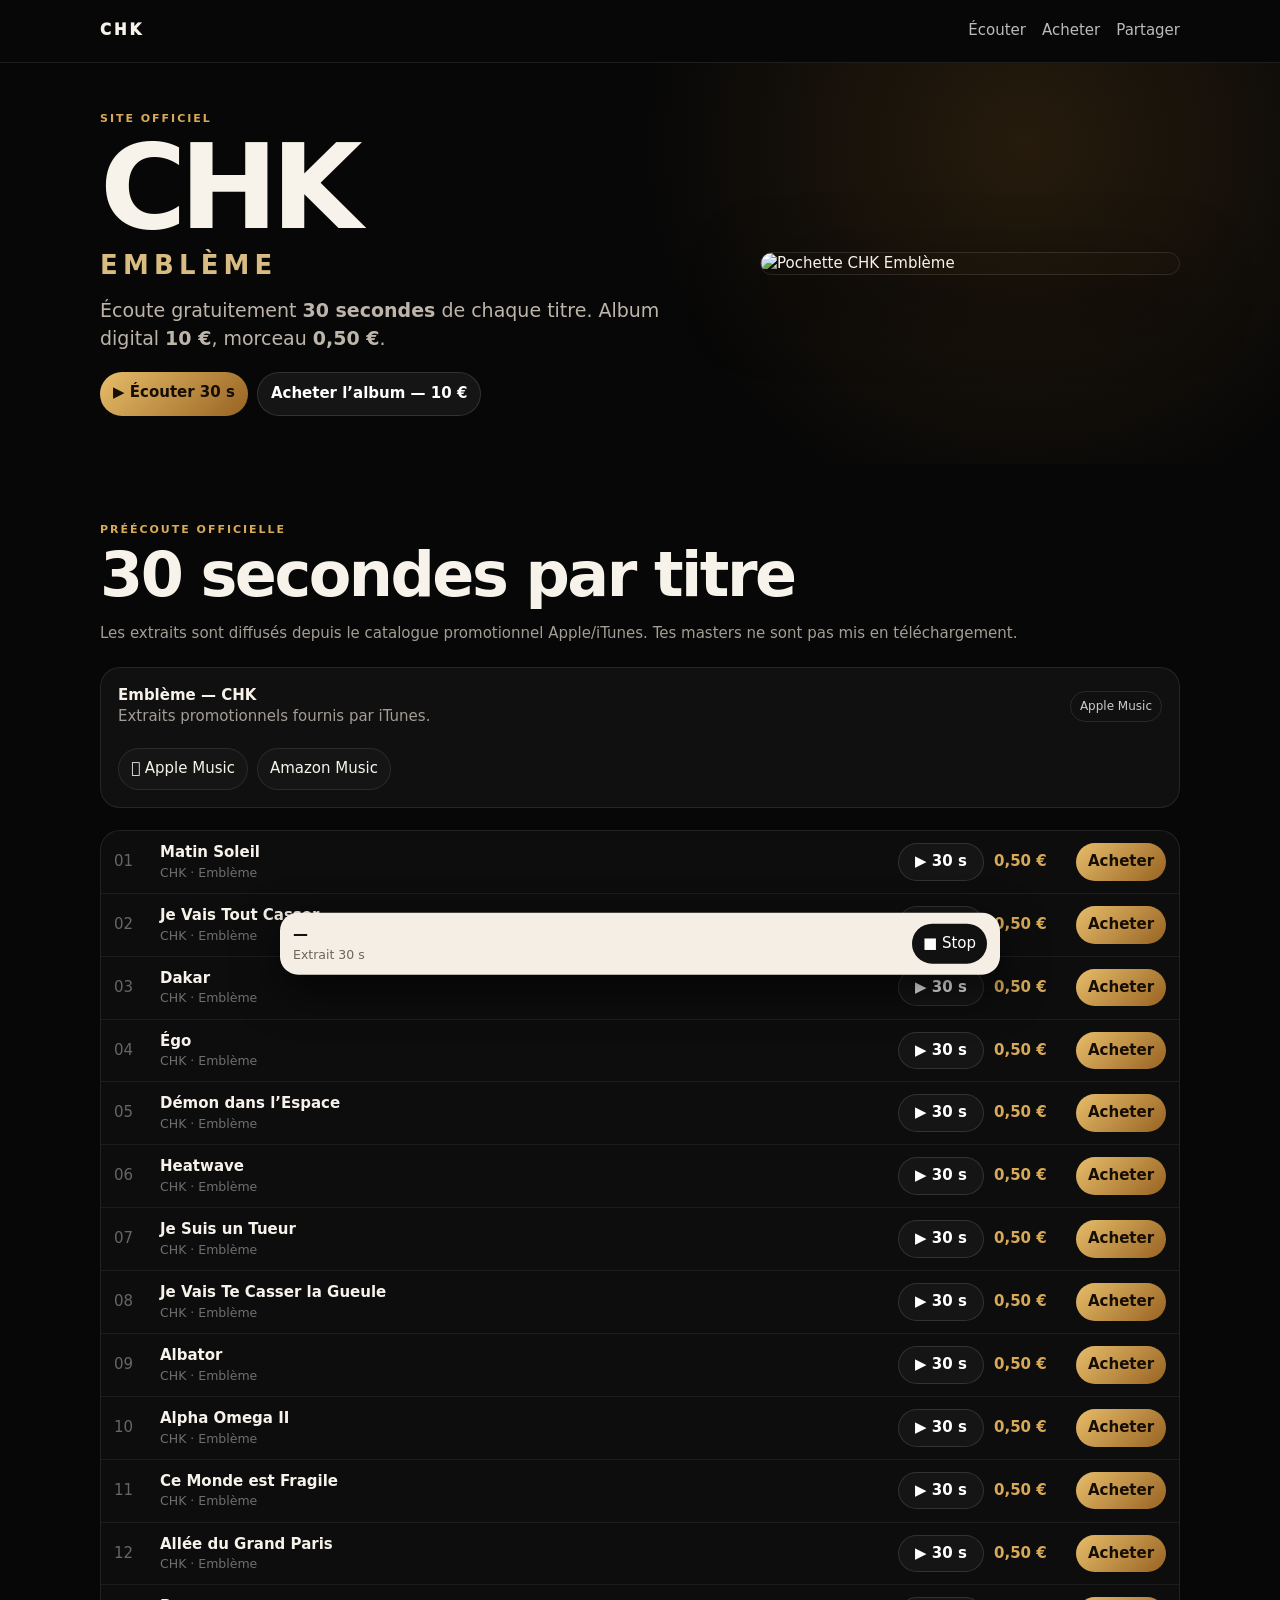
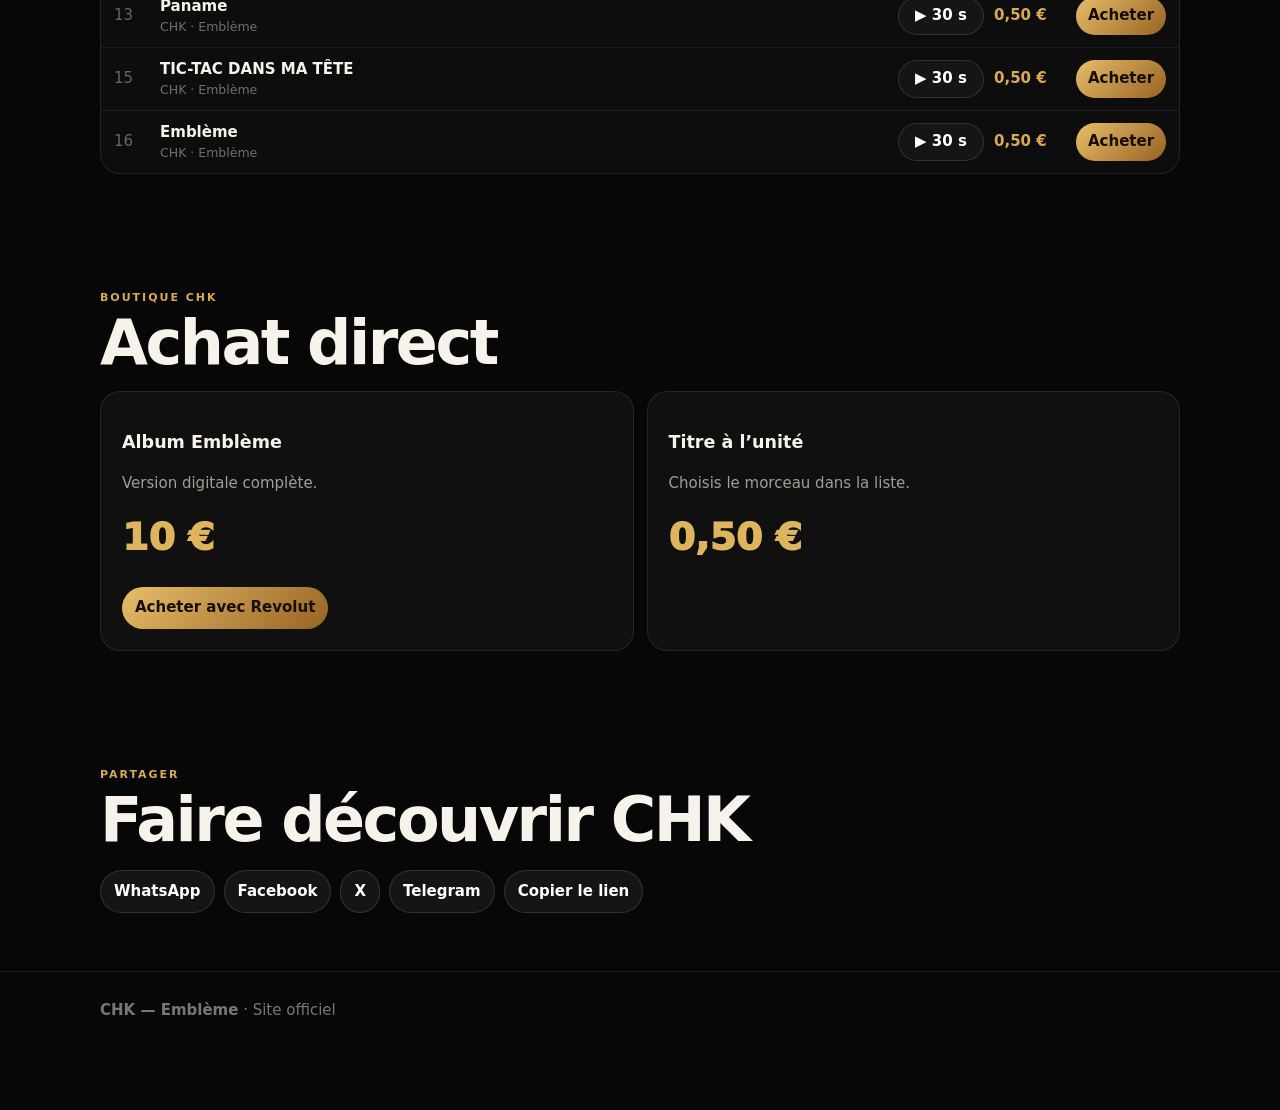
==== chk-site-public/index.html @ 5b333c6c "Publier le site CHK Emblème avec préécoutes 30 s et boutique" ====
<!doctype html><html lang="fr"><head><meta charset="utf-8"><meta name="viewport" content="width=device-width,initial-scale=1"><title>CHK — Emblème | Écouter 30 s & acheter</title><meta name="description" content="Site officiel CHK : album Emblème, extraits 30 secondes, album 10 €, titres 0,50 € via Revolut."><meta name="robots" content="index,follow,max-image-preview:large"><link rel="canonical" href="https://chk-embleme-officiel.onrender.com/"><meta name="theme-color" content="#080808"><meta property="og:type" content="music.album"><meta property="og:title" content="CHK — Emblème"><meta property="og:description" content="Écoute 30 s de chaque titre · Album 10 € · Titres 0,50 €"><meta property="og:url" content="https://chk-embleme-officiel.onrender.com/"><meta name="twitter:card" content="summary"><script type="application/ld+json">{"@context":"https://schema.org","@type":"MusicAlbum","name":"Emblème","byArtist":{"@type":"MusicGroup","name":"CHK"},"datePublished":"2026-04-03","genre":"Hip-Hop/Rap","url":"https://chk-embleme-officiel.onrender.com/","sameAs":["https://music.apple.com/fr/album/embl%C3%A8me/1861142265","https://music.amazon.fr/albums/B0G6V29LRM"]}</script><style>*{box-sizing:border-box}html{scroll-behavior:smooth}body{margin:0;background:#070707;color:#f7f3eb;font:15px/1.45 system-ui,-apple-system,Segoe UI,sans-serif}a{color:inherit;text-decoration:none}button{font:inherit;cursor:pointer}.w{width:min(1080px,calc(100% - 26px));margin:auto}nav{position:sticky;top:0;z-index:9;background:#080808ed;border-bottom:1px solid #ffffff18;backdrop-filter:blur(12px)}nav .w{height:62px;display:flex;align-items:center;justify-content:space-between}.logo{font-weight:1000;letter-spacing:.2em}nav a{color:#bbb;margin-left:16px}.hero{padding:48px 0;background:radial-gradient(circle at 80% 20%,#b478282e,transparent 36%)}.hg{display:grid;grid-template-columns:1fr 420px;gap:35px;align-items:center}.ey{font-size:11px;letter-spacing:.18em;text-transform:uppercase;color:#d8aa58;font-weight:900}h1{font-size:clamp(62px,11vw,118px);line-height:.78;letter-spacing:-.06em;margin:14px 0 22px}h1 span{display:block;font-size:.22em;letter-spacing:.2em;color:#d8bc82;margin-top:22px}.lead{font-size:19px;color:#bdb5aa;max-width:620px}.cover{border-radius:25px;overflow:hidden;border:1px solid #ffffff1b;box-shadow:0 25px 70px #000b}.cover img{display:block;width:100%;image-rendering:auto}.acts,.plats,.shares{display:flex;gap:9px;flex-wrap:wrap;margin-top:20px}.btn,.pv,.by,.share{border:1px solid #ffffff20;background:#151515;color:#fff;border-radius:999px;padding:10px 13px;font-weight:850}.gold,.by{background:linear-gradient(135deg,#e7bd6a,#976322);color:#160e03;border:0}section{padding:58px 0}h2{font-size:clamp(38px,6vw,62px);line-height:.95;letter-spacing:-.04em;margin:8px 0 18px}.muted{color:#a49d93}.info{background:#101010;border:1px solid #ffffff16;border-radius:20px;padding:17px;margin:22px 0}.infohead{display:flex;align-items:center;justify-content:space-between;gap:12px;flex-wrap:wrap}.status{font-size:12px;border:1px solid #ffffff1a;border-radius:99px;padding:6px 9px;color:#ccc}.plats a{border:1px solid #ffffff18;background:#151515;padding:9px 12px;border-radius:99px}.tl{border:1px solid #ffffff16;border-radius:20px;overflow:hidden;background:#0d0d0d}.tr{display:grid;grid-template-columns:36px 1fr 86px 72px 90px;gap:10px;align-items:center;padding:11px 13px;border-bottom:1px solid #ffffff11}.tr:last-child{border:0}.tr i{font-style:normal;color:#666}.tr small{display:block;color:#6f6f6f}.tr strong{color:#d8aa58}.pv{padding:7px 9px}.pv.on{background:#f5efe5;color:#111}.by{padding:8px 10px}.shop{display:grid;grid-template-columns:1fr 1fr;gap:13px}.card{background:#101010;border:1px solid #ffffff16;border-radius:20px;padding:21px}.price{font-size:38px;color:#dfb45f;font-weight:950}footer{padding:28px 0 88px;color:#777;border-top:1px solid #ffffff12}.bar{position:fixed;z-index:20;left:50%;bottom:12px;transform:translate(-50%,140%);transition:.2s;width:min(720px,calc(100% - 20px));background:#f4eee4;color:#111;border-radius:18px;padding:11px 13px;box-shadow:0 15px 45px #000a;display:flex;align-items:center;justify-content:space-between;gap:12px}.bar.show{transform:translate(-50%,0)}.bar small{display:block;color:#6d655c}.bar button{border:0;border-radius:99px;background:#111;color:#fff;padding:9px 11px}.modal{display:none;position:fixed;inset:0;z-index:30;background:#000c;align-items:center;justify-content:center;padding:16px}.modal.show{display:flex}.box{width:min(500px,100%);background:#111;border:1px solid #ffffff22;border-radius:22px;padding:22px}.ord{background:#080808;padding:13px;border-radius:14px;margin:14px 0}.ord div{display:flex;justify-content:space-between;gap:15px;padding:4px}@media(max-width:760px){nav .links{display:none}.hg,.shop{grid-template-columns:1fr}.hg{gap:22px}.cover{max-width:390px;margin:auto}.tr{grid-template-columns:30px 1fr 76px}.tr strong{display:none}.by{grid-column:3}.pv{grid-column:2;grid-row:2;justify-self:start}}</style></head><body><nav><div class="w"><div class="logo">CHK</div><div class="links"><a href="#ecouter">Écouter</a><a href="#acheter">Acheter</a><a href="#partager">Partager</a></div></div></nav><main><section class="hero"><div class="w hg"><div><div class="ey">Site officiel</div><h1>CHK<span>EMBLÈME</span></h1><p class="lead">Écoute gratuitement <b>30 secondes</b> de chaque titre. Album digital <b>10 €</b>, morceau <b>0,50 €</b>.</p><div class="acts"><a class="btn gold" href="#ecouter">▶ Écouter 30 s</a><button class="btn albumBuy">Acheter l’album — 10 €</button></div></div><div class="cover"><img alt="Pochette CHK Emblème" src="https://is1-ssl.mzstatic.com/image/thumb/Music221/v4/75/7e/13/757e13e5-e637-03f5-c7ea-c77e0bd874a0/199924578672.jpg/1200x1200bf-60.jpg"></div></div></section><section id="ecouter"><div class="w"><div class="ey">Préécoute officielle</div><h2>30 secondes par titre</h2><p class="muted">Les extraits sont diffusés depuis le catalogue promotionnel Apple/iTunes. Tes masters ne sont pas mis en téléchargement.</p><div class="info"><div class="infohead"><div><b>Emblème — CHK</b><div class="muted">Extraits promotionnels fournis par iTunes.</div></div><span class="status" id="st">Chargement…</span></div><div class="plats"><a href="https://music.apple.com/fr/album/embl%C3%A8me/1861142265" target="_blank" rel="noopener"> Apple Music</a><a href="https://music.amazon.fr/albums/B0G6V29LRM" target="_blank" rel="noopener">Amazon Music</a></div></div><div class="tl"><div class="tr"><i>01</i><div><b>Matin Soleil</b><small>CHK · Emblème</small></div><button class="pv" data-n="1">▶ 30 s</button><strong>0,50 €</strong><button class="by" data-t="Matin Soleil" data-p="0,50 €">Acheter</button></div><div class="tr"><i>02</i><div><b>Je Vais Tout Casser</b><small>CHK · Emblème</small></div><button class="pv" data-n="2">▶ 30 s</button><strong>0,50 €</strong><button class="by" data-t="Je Vais Tout Casser" data-p="0,50 €">Acheter</button></div><div class="tr"><i>03</i><div><b>Dakar</b><small>CHK · Emblème</small></div><button class="pv" data-n="3">▶ 30 s</button><strong>0,50 €</strong><button class="by" data-t="Dakar" data-p="0,50 €">Acheter</button></div><div class="tr"><i>04</i><div><b>Égo</b><small>CHK · Emblème</small></div><button class="pv" data-n="4">▶ 30 s</button><strong>0,50 €</strong><button class="by" data-t="Égo" data-p="0,50 €">Acheter</button></div><div class="tr"><i>05</i><div><b>Démon dans l’Espace</b><small>CHK · Emblème</small></div><button class="pv" data-n="5">▶ 30 s</button><strong>0,50 €</strong><button class="by" data-t="Démon dans l’Espace" data-p="0,50 €">Acheter</button></div><div class="tr"><i>06</i><div><b>Heatwave</b><small>CHK · Emblème</small></div><button class="pv" data-n="6">▶ 30 s</button><strong>0,50 €</strong><button class="by" data-t="Heatwave" data-p="0,50 €">Acheter</button></div><div class="tr"><i>07</i><div><b>Je Suis un Tueur</b><small>CHK · Emblème</small></div><button class="pv" data-n="7">▶ 30 s</button><strong>0,50 €</strong><button class="by" data-t="Je Suis un Tueur" data-p="0,50 €">Acheter</button></div><div class="tr"><i>08</i><div><b>Je Vais Te Casser la Gueule</b><small>CHK · Emblème</small></div><button class="pv" data-n="8">▶ 30 s</button><strong>0,50 €</strong><button class="by" data-t="Je Vais Te Casser la Gueule" data-p="0,50 €">Acheter</button></div><div class="tr"><i>09</i><div><b>Albator</b><small>CHK · Emblème</small></div><button class="pv" data-n="9">▶ 30 s</button><strong>0,50 €</strong><button class="by" data-t="Albator" data-p="0,50 €">Acheter</button></div><div class="tr"><i>10</i><div><b>Alpha Omega II</b><small>CHK · Emblème</small></div><button class="pv" data-n="10">▶ 30 s</button><strong>0,50 €</strong><button class="by" data-t="Alpha Omega II" data-p="0,50 €">Acheter</button></div><div class="tr"><i>11</i><div><b>Ce Monde est Fragile</b><small>CHK · Emblème</small></div><button class="pv" data-n="11">▶ 30 s</button><strong>0,50 €</strong><button class="by" data-t="Ce Monde est Fragile" data-p="0,50 €">Acheter</button></div><div class="tr"><i>12</i><div><b>Allée du Grand Paris</b><small>CHK · Emblème</small></div><button class="pv" data-n="12">▶ 30 s</button><strong>0,50 €</strong><button class="by" data-t="Allée du Grand Paris" data-p="0,50 €">Acheter</button></div><div class="tr"><i>13</i><div><b>Paname</b><small>CHK · Emblème</small></div><button class="pv" data-n="13">▶ 30 s</button><strong>0,50 €</strong><button class="by" data-t="Paname" data-p="0,50 €">Acheter</button></div><div class="tr"><i>15</i><div><b>TIC-TAC DANS MA TÊTE</b><small>CHK · Emblème</small></div><button class="pv" data-n="15">▶ 30 s</button><strong>0,50 €</strong><button class="by" data-t="TIC-TAC DANS MA TÊTE" data-p="0,50 €">Acheter</button></div><div class="tr"><i>16</i><div><b>Emblème</b><small>CHK · Emblème</small></div><button class="pv" data-n="16">▶ 30 s</button><strong>0,50 €</strong><button class="by" data-t="Emblème" data-p="0,50 €">Acheter</button></div></div></div></section><section id="acheter"><div class="w"><div class="ey">Boutique CHK</div><h2>Achat direct</h2><div class="shop"><div class="card"><h3>Album Emblème</h3><p class="muted">Version digitale complète.</p><div class="price">10 €</div><br><button class="btn gold albumBuy">Acheter avec Revolut</button></div><div class="card"><h3>Titre à l’unité</h3><p class="muted">Choisis le morceau dans la liste.</p><div class="price">0,50 €</div></div></div></div></section><section id="partager"><div class="w"><div class="ey">Partager</div><h2>Faire découvrir CHK</h2><div class="shares"><button class="share" data-net="whatsapp">WhatsApp</button><button class="share" data-net="facebook">Facebook</button><button class="share" data-net="x">X</button><button class="share" data-net="telegram">Telegram</button><button class="share" id="copy">Copier le lien</button></div></div></section></main><footer><div class="w"><b>CHK — Emblème</b> · Site officiel</div></footer><div class="bar" id="bar"><div><b id="now">—</b><small id="tm">Extrait 30 s</small></div><button id="stop">■ Stop</button></div><div class="modal" id="pay"><div class="box"><div class="ey">Commande CHK</div><h3>Paiement Revolut</h3><div class="ord"><div><span>Produit</span><b id="oi">—</b></div><div><span>Montant</span><b id="op">—</b></div><div><span>Référence</span><b id="or">—</b></div></div><div class="acts"><a class="btn gold" href="https://checkout.revolut.com/pay/b9ab7cbd-3dfc-40c4-8866-67ccc072d0b6" target="_blank" rel="noopener">Payer avec Revolut</a><button class="btn" id="close">Fermer</button></div><p class="muted">Le paiement bancaire est traité par Revolut.</p></div></div><script>const SITE="https://chk-embleme-officiel.onrender.com/",APPLE="https://music.apple.com/fr/album/embl%C3%A8me/1861142265",N={"1":"Matin Soleil","2":"Je Vais Tout Casser","3":"Dakar","4":"Égo","5":"Démon dans l’Espace","6":"Heatwave","7":"Je Suis un Tueur","8":"Je Vais Te Casser la Gueule","9":"Albator","10":"Alpha Omega II","11":"Ce Monde est Fragile","12":"Allée du Grand Paris","13":"Paname","15":"TIC-TAC DANS MA TÊTE","16":"Emblème"};let P={},A=new Audio(),B=null;function applePreviews(d){for(const r of(d.results||[]))if(r.kind==='song'&&r.previewUrl)P[r.trackNumber]=r.previewUrl;st.textContent=Object.keys(P).length?'Extraits prêts':'Apple Music'}let s=document.createElement('script');s.src='https://itunes.apple.com/lookup?id=1861142265&entity=song&country=fr&limit=200&callback=applePreviews';s.onerror=()=>st.textContent='Apple Music';document.head.appendChild(s);function stopAudio(){A.pause();A.removeAttribute('src');if(B){B.textContent='▶ 30 s';B.classList.remove('on')}B=null;bar.classList.remove('show')}document.querySelectorAll('.pv').forEach(b=>b.onclick=()=>{let n=+b.dataset.n,u=P[n];if(!u)return open(APPLE,'_blank');if(B===b&&!A.paused){A.pause();b.textContent='▶ 30 s';b.classList.remove('on');return}stopAudio();B=b;b.textContent='❚❚ Pause';b.classList.add('on');A.src=u;A.play().catch(()=>open(APPLE,'_blank'));now.textContent=N[n];bar.classList.add('show')});A.ontimeupdate=()=>tm.textContent=Math.floor(A.currentTime)+' s / '+Math.round(A.duration||30)+' s';A.onended=stopAudio;document.getElementById('stop').onclick=stopAudio;function buy(t,p){stopAudio();oi.textContent=t;op.textContent=p;or.textContent='CHK-'+Date.now().toString().slice(-8);pay.classList.add('show')}document.querySelectorAll('.by').forEach(b=>b.onclick=()=>buy(b.dataset.t,b.dataset.p));document.querySelectorAll('.albumBuy').forEach(b=>b.onclick=()=>buy('Album Emblème complet','10 €'));close.onclick=()=>pay.classList.remove('show');pay.onclick=e=>{if(e.target===pay)pay.classList.remove('show')};document.querySelectorAll('[data-net]').forEach(b=>b.onclick=()=>{let u=encodeURIComponent(SITE),t=encodeURIComponent('CHK — Emblème : écoute 30 s de chaque titre'),q={whatsapp:'https://wa.me/?text='+t+'%20'+u,facebook:'https://www.facebook.com/sharer/sharer.php?u='+u,x:'https://twitter.com/intent/tweet?text='+t+'&url='+u,telegram:'https://t.me/share/url?url='+u+'&text='+t};open(q[b.dataset.net],'_blank')});copy.onclick=()=>navigator.clipboard.writeText(SITE).then(()=>{copy.textContent='Lien copié ✓';setTimeout(()=>copy.textContent='Copier le lien',1500)})</script></body></html>
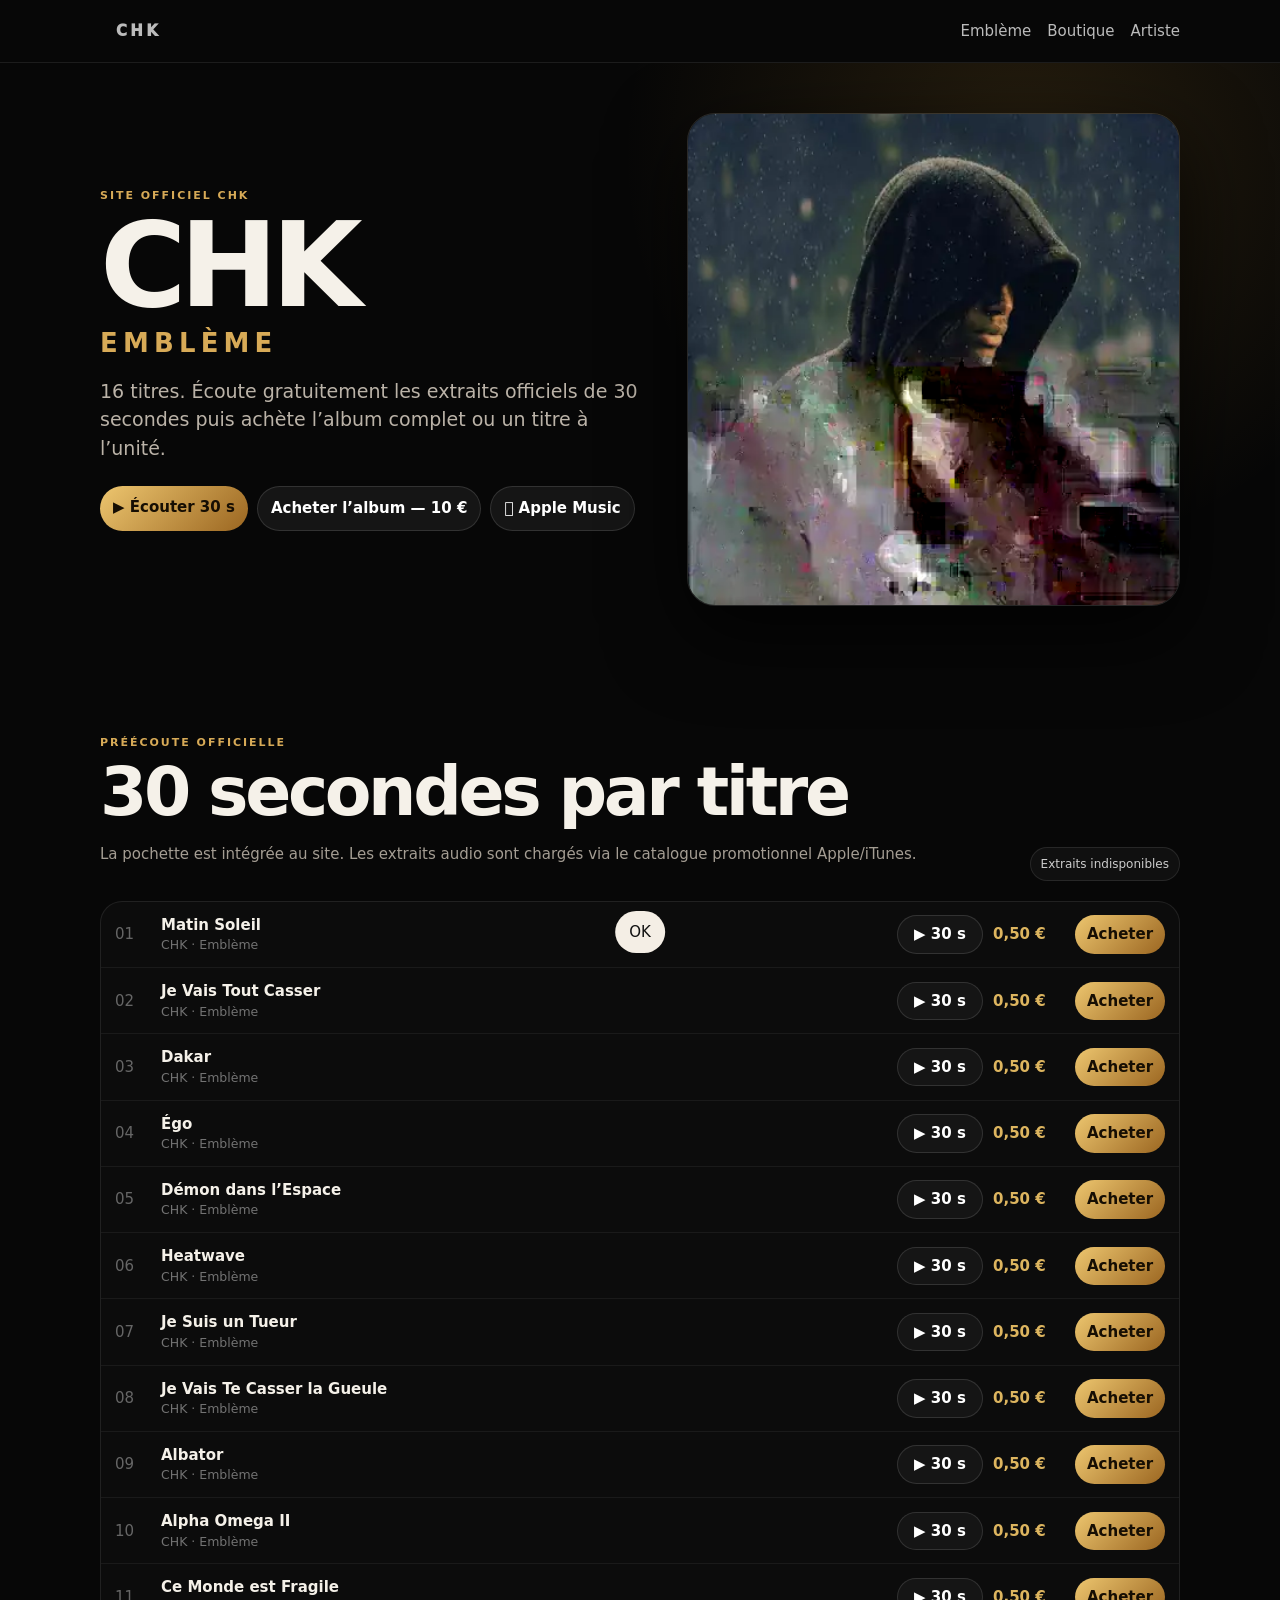
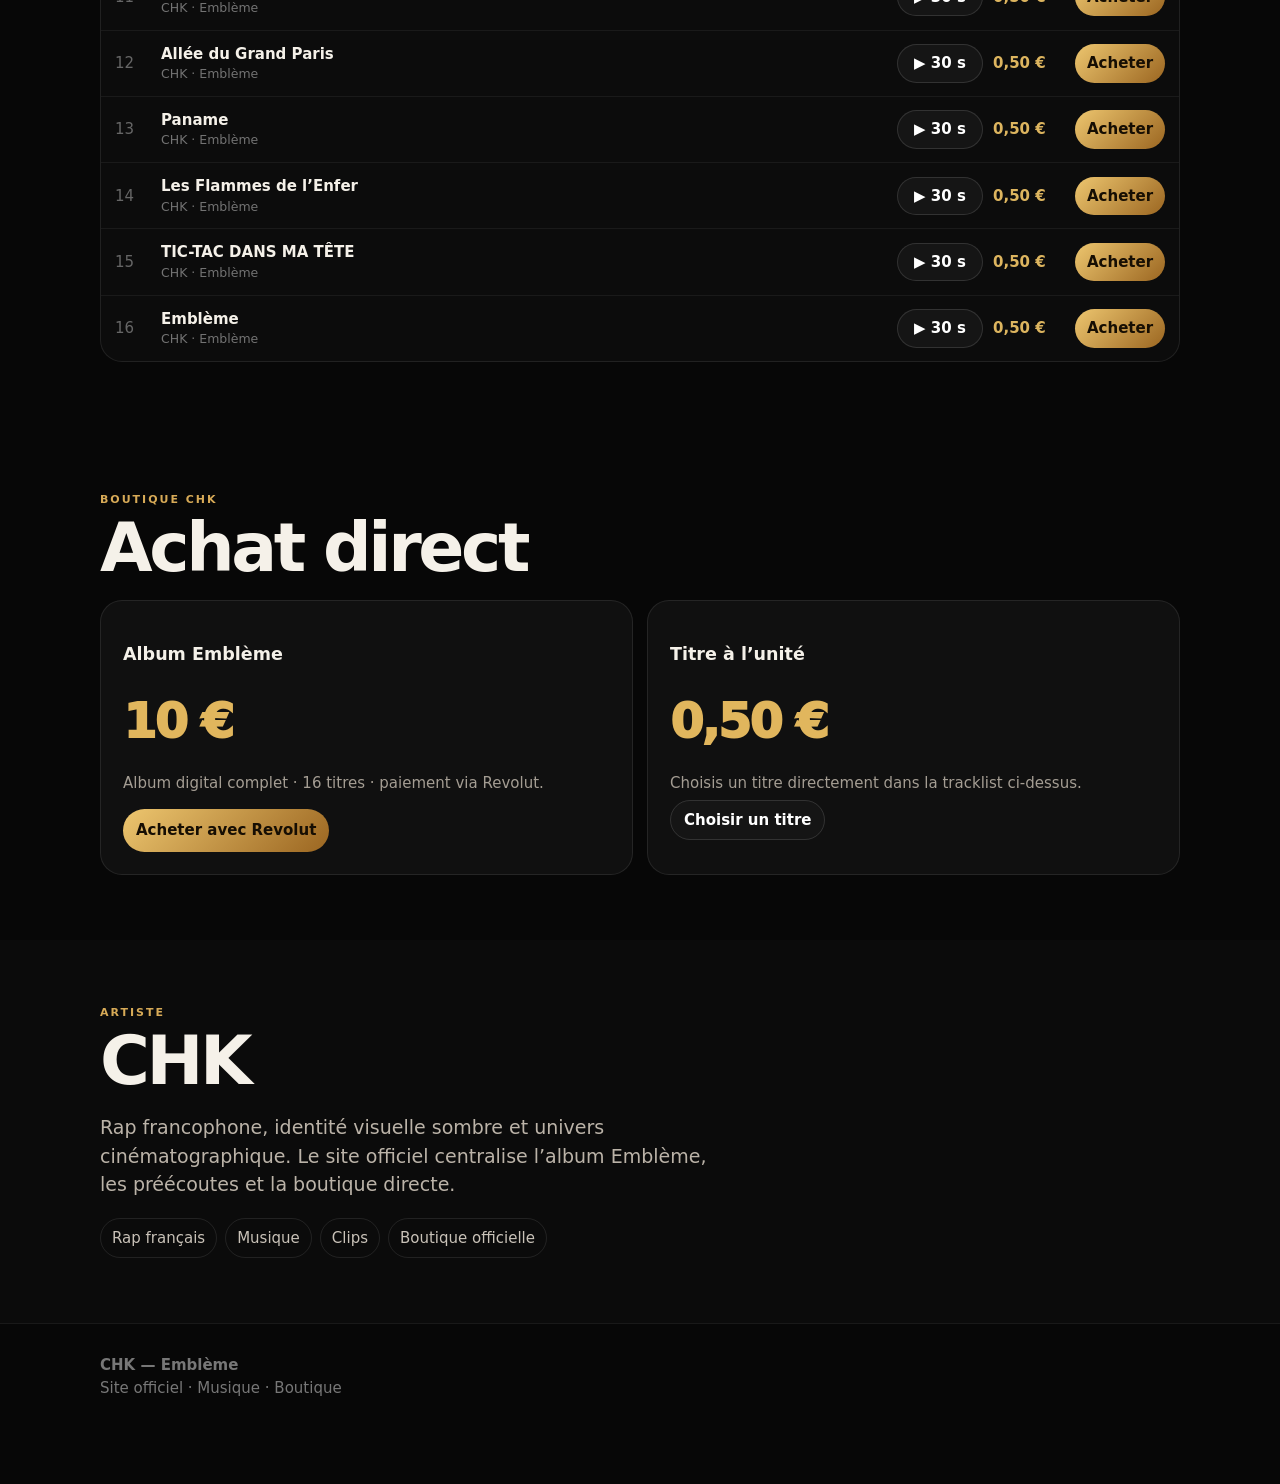
==== commit db3ea638: "Corriger le site CHK : pochette intégrée et lecteur 30 secondes" ====
--- a/chk-site-public/index.html
+++ b/chk-site-public/index.html
@@ -1 +1 @@
-<!doctype html><html lang="fr"><head><meta charset="utf-8"><meta name="viewport" content="width=device-width,initial-scale=1"><title>CHK — Emblème | Écouter 30 s & acheter</title><meta name="description" content="Site officiel CHK : album Emblème, extraits 30 secondes, album 10 €, titres 0,50 € via Revolut."><meta name="robots" content="index,follow,max-image-preview:large"><link rel="canonical" href="https://chk-embleme-officiel.onrender.com/"><meta name="theme-color" content="#080808"><meta property="og:type" content="music.album"><meta property="og:title" content="CHK — Emblème"><meta property="og:description" content="Écoute 30 s de chaque titre · Album 10 € · Titres 0,50 €"><meta property="og:url" content="https://chk-embleme-officiel.onrender.com/"><meta name="twitter:card" content="summary"><script type="application/ld+json">{"@context":"https://schema.org","@type":"MusicAlbum","name":"Emblème","byArtist":{"@type":"MusicGroup","name":"CHK"},"datePublished":"2026-04-03","genre":"Hip-Hop/Rap","url":"https://chk-embleme-officiel.onrender.com/","sameAs":["https://music.apple.com/fr/album/embl%C3%A8me/1861142265","https://music.amazon.fr/albums/B0G6V29LRM"]}</script><style>*{box-sizing:border-box}html{scroll-behavior:smooth}body{margin:0;background:#070707;color:#f7f3eb;font:15px/1.45 system-ui,-apple-system,Segoe UI,sans-serif}a{color:inherit;text-decoration:none}button{font:inherit;cursor:pointer}.w{width:min(1080px,calc(100% - 26px));margin:auto}nav{position:sticky;top:0;z-index:9;background:#080808ed;border-bottom:1px solid #ffffff18;backdrop-filter:blur(12px)}nav .w{height:62px;display:flex;align-items:center;justify-content:space-between}.logo{font-weight:1000;letter-spacing:.2em}nav a{color:#bbb;margin-left:16px}.hero{padding:48px 0;background:radial-gradient(circle at 80% 20%,#b478282e,transparent 36%)}.hg{display:grid;grid-template-columns:1fr 420px;gap:35px;align-items:center}.ey{font-size:11px;letter-spacing:.18em;text-transform:uppercase;color:#d8aa58;font-weight:900}h1{font-size:clamp(62px,11vw,118px);line-height:.78;letter-spacing:-.06em;margin:14px 0 22px}h1 span{display:block;font-size:.22em;letter-spacing:.2em;color:#d8bc82;margin-top:22px}.lead{font-size:19px;color:#bdb5aa;max-width:620px}.cover{border-radius:25px;overflow:hidden;border:1px solid #ffffff1b;box-shadow:0 25px 70px #000b}.cover img{display:block;width:100%;image-rendering:auto}.acts,.plats,.shares{display:flex;gap:9px;flex-wrap:wrap;margin-top:20px}.btn,.pv,.by,.share{border:1px solid #ffffff20;background:#151515;color:#fff;border-radius:999px;padding:10px 13px;font-weight:850}.gold,.by{background:linear-gradient(135deg,#e7bd6a,#976322);color:#160e03;border:0}section{padding:58px 0}h2{font-size:clamp(38px,6vw,62px);line-height:.95;letter-spacing:-.04em;margin:8px 0 18px}.muted{color:#a49d93}.info{background:#101010;border:1px solid #ffffff16;border-radius:20px;padding:17px;margin:22px 0}.infohead{display:flex;align-items:center;justify-content:space-between;gap:12px;flex-wrap:wrap}.status{font-size:12px;border:1px solid #ffffff1a;border-radius:99px;padding:6px 9px;color:#ccc}.plats a{border:1px solid #ffffff18;background:#151515;padding:9px 12px;border-radius:99px}.tl{border:1px solid #ffffff16;border-radius:20px;overflow:hidden;background:#0d0d0d}.tr{display:grid;grid-template-columns:36px 1fr 86px 72px 90px;gap:10px;align-items:center;padding:11px 13px;border-bottom:1px solid #ffffff11}.tr:last-child{border:0}.tr i{font-style:normal;color:#666}.tr small{display:block;color:#6f6f6f}.tr strong{color:#d8aa58}.pv{padding:7px 9px}.pv.on{background:#f5efe5;color:#111}.by{padding:8px 10px}.shop{display:grid;grid-template-columns:1fr 1fr;gap:13px}.card{background:#101010;border:1px solid #ffffff16;border-radius:20px;padding:21px}.price{font-size:38px;color:#dfb45f;font-weight:950}footer{padding:28px 0 88px;color:#777;border-top:1px solid #ffffff12}.bar{position:fixed;z-index:20;left:50%;bottom:12px;transform:translate(-50%,140%);transition:.2s;width:min(720px,calc(100% - 20px));background:#f4eee4;color:#111;border-radius:18px;padding:11px 13px;box-shadow:0 15px 45px #000a;display:flex;align-items:center;justify-content:space-between;gap:12px}.bar.show{transform:translate(-50%,0)}.bar small{display:block;color:#6d655c}.bar button{border:0;border-radius:99px;background:#111;color:#fff;padding:9px 11px}.modal{display:none;position:fixed;inset:0;z-index:30;background:#000c;align-items:center;justify-content:center;padding:16px}.modal.show{display:flex}.box{width:min(500px,100%);background:#111;border:1px solid #ffffff22;border-radius:22px;padding:22px}.ord{background:#080808;padding:13px;border-radius:14px;margin:14px 0}.ord div{display:flex;justify-content:space-between;gap:15px;padding:4px}@media(max-width:760px){nav .links{display:none}.hg,.shop{grid-template-columns:1fr}.hg{gap:22px}.cover{max-width:390px;margin:auto}.tr{grid-template-columns:30px 1fr 76px}.tr strong{display:none}.by{grid-column:3}.pv{grid-column:2;grid-row:2;justify-self:start}}</style></head><body><nav><div class="w"><div class="logo">CHK</div><div class="links"><a href="#ecouter">Écouter</a><a href="#acheter">Acheter</a><a href="#partager">Partager</a></div></div></nav><main><section class="hero"><div class="w hg"><div><div class="ey">Site officiel</div><h1>CHK<span>EMBLÈME</span></h1><p class="lead">Écoute gratuitement <b>30 secondes</b> de chaque titre. Album digital <b>10 €</b>, morceau <b>0,50 €</b>.</p><div class="acts"><a class="btn gold" href="#ecouter">▶ Écouter 30 s</a><button class="btn albumBuy">Acheter l’album — 10 €</button></div></div><div class="cover"><img alt="Pochette CHK Emblème" src="https://is1-ssl.mzstatic.com/image/thumb/Music221/v4/75/7e/13/757e13e5-e637-03f5-c7ea-c77e0bd874a0/199924578672.jpg/1200x1200bf-60.jpg"></div></div></section><section id="ecouter"><div class="w"><div class="ey">Préécoute officielle</div><h2>30 secondes par titre</h2><p class="muted">Les extraits sont diffusés depuis le catalogue promotionnel Apple/iTunes. Tes masters ne sont pas mis en téléchargement.</p><div class="info"><div class="infohead"><div><b>Emblème — CHK</b><div class="muted">Extraits promotionnels fournis par iTunes.</div></div><span class="status" id="st">Chargement…</span></div><div class="plats"><a href="https://music.apple.com/fr/album/embl%C3%A8me/1861142265" target="_blank" rel="noopener"> Apple Music</a><a href="https://music.amazon.fr/albums/B0G6V29LRM" target="_blank" rel="noopener">Amazon Music</a></div></div><div class="tl"><div class="tr"><i>01</i><div><b>Matin Soleil</b><small>CHK · Emblème</small></div><button class="pv" data-n="1">▶ 30 s</button><strong>0,50 €</strong><button class="by" data-t="Matin Soleil" data-p="0,50 €">Acheter</button></div><div class="tr"><i>02</i><div><b>Je Vais Tout Casser</b><small>CHK · Emblème</small></div><button class="pv" data-n="2">▶ 30 s</button><strong>0,50 €</strong><button class="by" data-t="Je Vais Tout Casser" data-p="0,50 €">Acheter</button></div><div class="tr"><i>03</i><div><b>Dakar</b><small>CHK · Emblème</small></div><button class="pv" data-n="3">▶ 30 s</button><strong>0,50 €</strong><button class="by" data-t="Dakar" data-p="0,50 €">Acheter</button></div><div class="tr"><i>04</i><div><b>Égo</b><small>CHK · Emblème</small></div><button class="pv" data-n="4">▶ 30 s</button><strong>0,50 €</strong><button class="by" data-t="Égo" data-p="0,50 €">Acheter</button></div><div class="tr"><i>05</i><div><b>Démon dans l’Espace</b><small>CHK · Emblème</small></div><button class="pv" data-n="5">▶ 30 s</button><strong>0,50 €</strong><button class="by" data-t="Démon dans l’Espace" data-p="0,50 €">Acheter</button></div><div class="tr"><i>06</i><div><b>Heatwave</b><small>CHK · Emblème</small></div><button class="pv" data-n="6">▶ 30 s</button><strong>0,50 €</strong><button class="by" data-t="Heatwave" data-p="0,50 €">Acheter</button></div><div class="tr"><i>07</i><div><b>Je Suis un Tueur</b><small>CHK · Emblème</small></div><button class="pv" data-n="7">▶ 30 s</button><strong>0,50 €</strong><button class="by" data-t="Je Suis un Tueur" data-p="0,50 €">Acheter</button></div><div class="tr"><i>08</i><div><b>Je Vais Te Casser la Gueule</b><small>CHK · Emblème</small></div><button class="pv" data-n="8">▶ 30 s</button><strong>0,50 €</strong><button class="by" data-t="Je Vais Te Casser la Gueule" data-p="0,50 €">Acheter</button></div><div class="tr"><i>09</i><div><b>Albator</b><small>CHK · Emblème</small></div><button class="pv" data-n="9">▶ 30 s</button><strong>0,50 €</strong><button class="by" data-t="Albator" data-p="0,50 €">Acheter</button></div><div class="tr"><i>10</i><div><b>Alpha Omega II</b><small>CHK · Emblème</small></div><button class="pv" data-n="10">▶ 30 s</button><strong>0,50 €</strong><button class="by" data-t="Alpha Omega II" data-p="0,50 €">Acheter</button></div><div class="tr"><i>11</i><div><b>Ce Monde est Fragile</b><small>CHK · Emblème</small></div><button class="pv" data-n="11">▶ 30 s</button><strong>0,50 €</strong><button class="by" data-t="Ce Monde est Fragile" data-p="0,50 €">Acheter</button></div><div class="tr"><i>12</i><div><b>Allée du Grand Paris</b><small>CHK · Emblème</small></div><button class="pv" data-n="12">▶ 30 s</button><strong>0,50 €</strong><button class="by" data-t="Allée du Grand Paris" data-p="0,50 €">Acheter</button></div><div class="tr"><i>13</i><div><b>Paname</b><small>CHK · Emblème</small></div><button class="pv" data-n="13">▶ 30 s</button><strong>0,50 €</strong><button class="by" data-t="Paname" data-p="0,50 €">Acheter</button></div><div class="tr"><i>15</i><div><b>TIC-TAC DANS MA TÊTE</b><small>CHK · Emblème</small></div><button class="pv" data-n="15">▶ 30 s</button><strong>0,50 €</strong><button class="by" data-t="TIC-TAC DANS MA TÊTE" data-p="0,50 €">Acheter</button></div><div class="tr"><i>16</i><div><b>Emblème</b><small>CHK · Emblème</small></div><button class="pv" data-n="16">▶ 30 s</button><strong>0,50 €</strong><button class="by" data-t="Emblème" data-p="0,50 €">Acheter</button></div></div></div></section><section id="acheter"><div class="w"><div class="ey">Boutique CHK</div><h2>Achat direct</h2><div class="shop"><div class="card"><h3>Album Emblème</h3><p class="muted">Version digitale complète.</p><div class="price">10 €</div><br><button class="btn gold albumBuy">Acheter avec Revolut</button></div><div class="card"><h3>Titre à l’unité</h3><p class="muted">Choisis le morceau dans la liste.</p><div class="price">0,50 €</div></div></div></div></section><section id="partager"><div class="w"><div class="ey">Partager</div><h2>Faire découvrir CHK</h2><div class="shares"><button class="share" data-net="whatsapp">WhatsApp</button><button class="share" data-net="facebook">Facebook</button><button class="share" data-net="x">X</button><button class="share" data-net="telegram">Telegram</button><button class="share" id="copy">Copier le lien</button></div></div></section></main><footer><div class="w"><b>CHK — Emblème</b> · Site officiel</div></footer><div class="bar" id="bar"><div><b id="now">—</b><small id="tm">Extrait 30 s</small></div><button id="stop">■ Stop</button></div><div class="modal" id="pay"><div class="box"><div class="ey">Commande CHK</div><h3>Paiement Revolut</h3><div class="ord"><div><span>Produit</span><b id="oi">—</b></div><div><span>Montant</span><b id="op">—</b></div><div><span>Référence</span><b id="or">—</b></div></div><div class="acts"><a class="btn gold" href="https://checkout.revolut.com/pay/b9ab7cbd-3dfc-40c4-8866-67ccc072d0b6" target="_blank" rel="noopener">Payer avec Revolut</a><button class="btn" id="close">Fermer</button></div><p class="muted">Le paiement bancaire est traité par Revolut.</p></div></div><script>const SITE="https://chk-embleme-officiel.onrender.com/",APPLE="https://music.apple.com/fr/album/embl%C3%A8me/1861142265",N={"1":"Matin Soleil","2":"Je Vais Tout Casser","3":"Dakar","4":"Égo","5":"Démon dans l’Espace","6":"Heatwave","7":"Je Suis un Tueur","8":"Je Vais Te Casser la Gueule","9":"Albator","10":"Alpha Omega II","11":"Ce Monde est Fragile","12":"Allée du Grand Paris","13":"Paname","15":"TIC-TAC DANS MA TÊTE","16":"Emblème"};let P={},A=new Audio(),B=null;function applePreviews(d){for(const r of(d.results||[]))if(r.kind==='song'&&r.previewUrl)P[r.trackNumber]=r.previewUrl;st.textContent=Object.keys(P).length?'Extraits prêts':'Apple Music'}let s=document.createElement('script');s.src='https://itunes.apple.com/lookup?id=1861142265&entity=song&country=fr&limit=200&callback=applePreviews';s.onerror=()=>st.textContent='Apple Music';document.head.appendChild(s);function stopAudio(){A.pause();A.removeAttribute('src');if(B){B.textContent='▶ 30 s';B.classList.remove('on')}B=null;bar.classList.remove('show')}document.querySelectorAll('.pv').forEach(b=>b.onclick=()=>{let n=+b.dataset.n,u=P[n];if(!u)return open(APPLE,'_blank');if(B===b&&!A.paused){A.pause();b.textContent='▶ 30 s';b.classList.remove('on');return}stopAudio();B=b;b.textContent='❚❚ Pause';b.classList.add('on');A.src=u;A.play().catch(()=>open(APPLE,'_blank'));now.textContent=N[n];bar.classList.add('show')});A.ontimeupdate=()=>tm.textContent=Math.floor(A.currentTime)+' s / '+Math.round(A.duration||30)+' s';A.onended=stopAudio;document.getElementById('stop').onclick=stopAudio;function buy(t,p){stopAudio();oi.textContent=t;op.textContent=p;or.textContent='CHK-'+Date.now().toString().slice(-8);pay.classList.add('show')}document.querySelectorAll('.by').forEach(b=>b.onclick=()=>buy(b.dataset.t,b.dataset.p));document.querySelectorAll('.albumBuy').forEach(b=>b.onclick=()=>buy('Album Emblème complet','10 €'));close.onclick=()=>pay.classList.remove('show');pay.onclick=e=>{if(e.target===pay)pay.classList.remove('show')};document.querySelectorAll('[data-net]').forEach(b=>b.onclick=()=>{let u=encodeURIComponent(SITE),t=encodeURIComponent('CHK — Emblème : écoute 30 s de chaque titre'),q={whatsapp:'https://wa.me/?text='+t+'%20'+u,facebook:'https://www.facebook.com/sharer/sharer.php?u='+u,x:'https://twitter.com/intent/tweet?text='+t+'&url='+u,telegram:'https://t.me/share/url?url='+u+'&text='+t};open(q[b.dataset.net],'_blank')});copy.onclick=()=>navigator.clipboard.writeText(SITE).then(()=>{copy.textContent='Lien copié ✓';setTimeout(()=>copy.textContent='Copier le lien',1500)})</script></body></html>+<!doctype html><html lang="fr"><head><meta charset="utf-8"><meta name="viewport" content="width=device-width,initial-scale=1"><meta name="theme-color" content="#070707"><title>CHK — Emblème | Chargement</title><style>html,body{margin:0;min-height:100%;background:#070707;color:#f5f1e9;font-family:system-ui,-apple-system,Segoe UI,sans-serif}main{min-height:100vh;display:grid;place-items:center;text-align:center;padding:24px}.logo{font-size:52px;font-weight:1000;letter-spacing:.2em}.sub{color:#d7aa57;letter-spacing:.16em;margin-top:8px}.spin{width:34px;height:34px;border:3px solid #ffffff20;border-top-color:#d7aa57;border-radius:50%;margin:24px auto;animation:s 1s linear infinite}@keyframes s{to{transform:rotate(360deg)}}</style></head><body><main><div><div class="logo">CHK</div><div class="sub">EMBLÈME</div><div class="spin"></div><p>Chargement du site officiel…</p></div></main><script>Promise.all([0,1,2,3].map(i=>fetch('parts/'+i+'.txt?v=20260913',{cache:'no-store'}).then(r=>{if(!r.ok)throw new Error('HTTP '+r.status);return r.text()}))).then(p=>{p[1]=p[1].slice(0,8000);const html=p.join('');document.open();document.write(html);document.close()}).catch(e=>{document.body.innerHTML='<main><div><div class="logo">CHK</div><div class="sub">EMBLÈME</div><p>Le site est momentanément indisponible. Recharge la page.</p></div></main>'})</script></body></html>
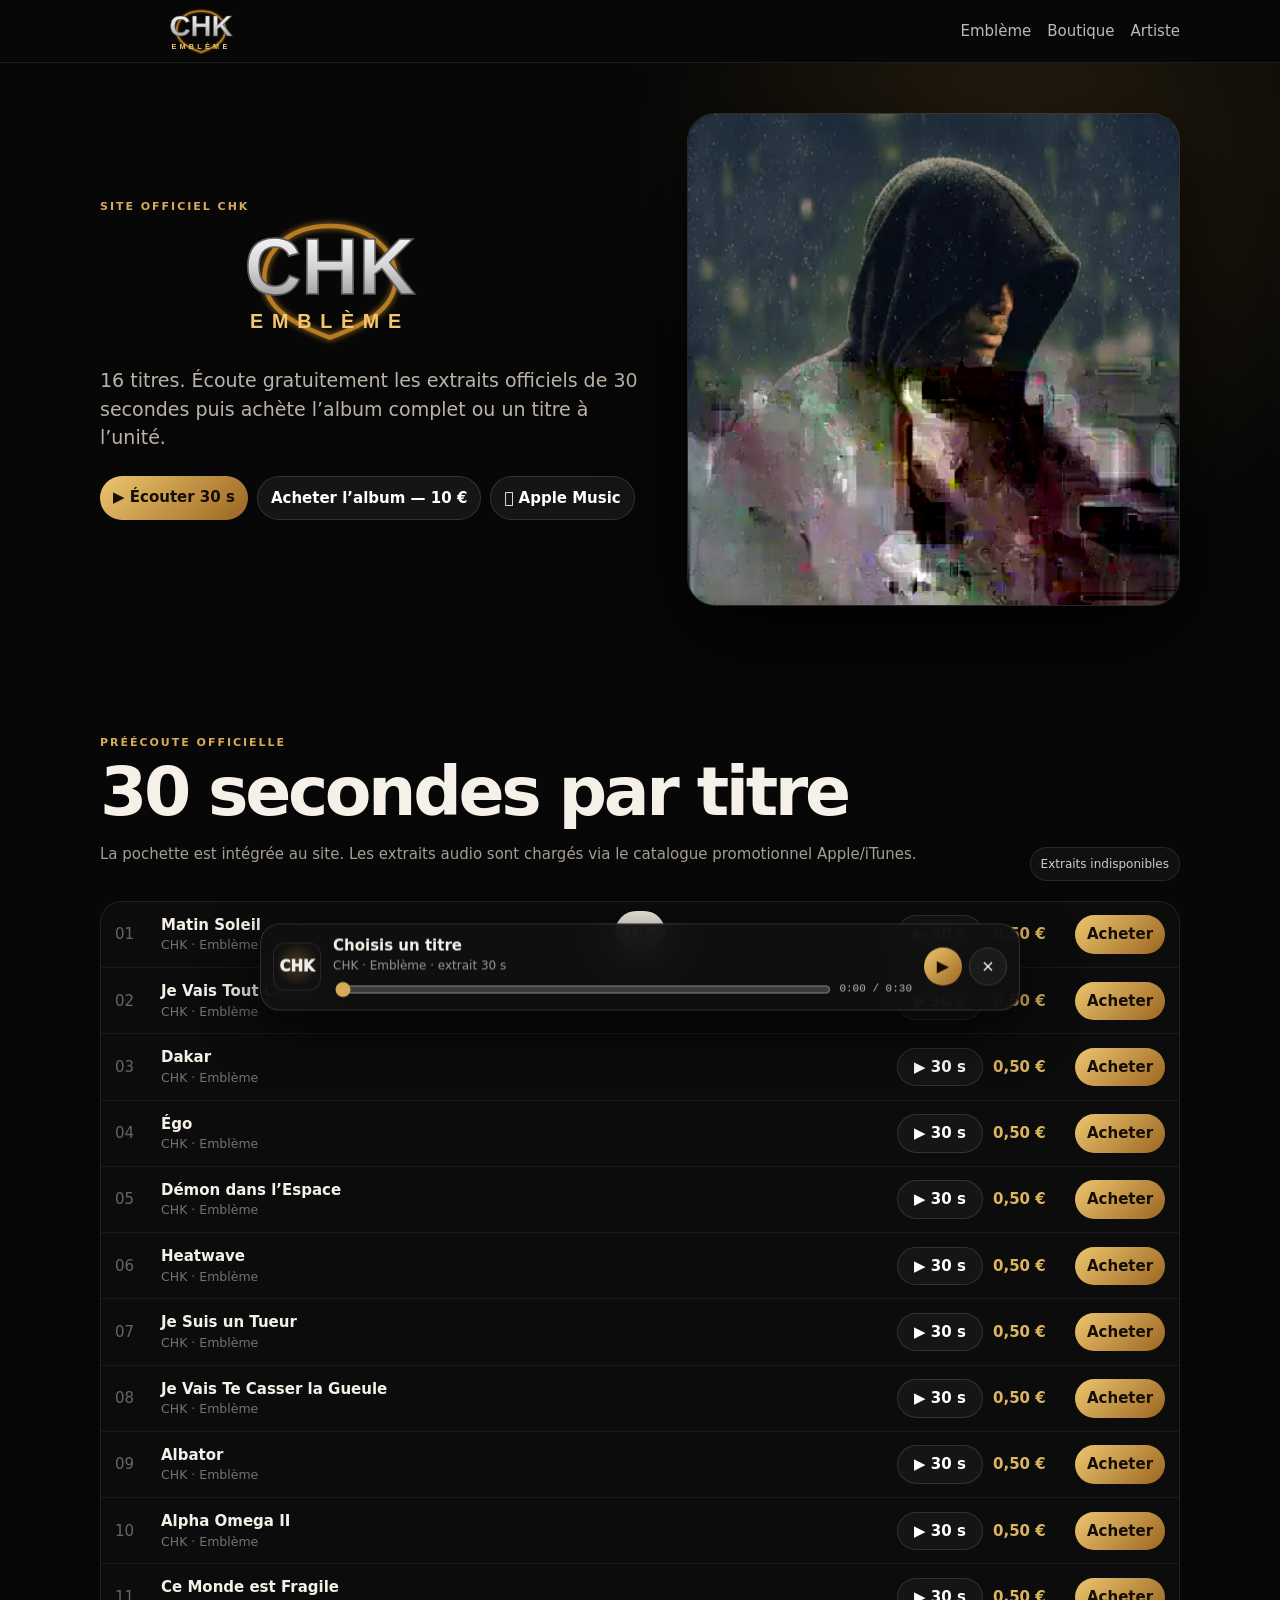
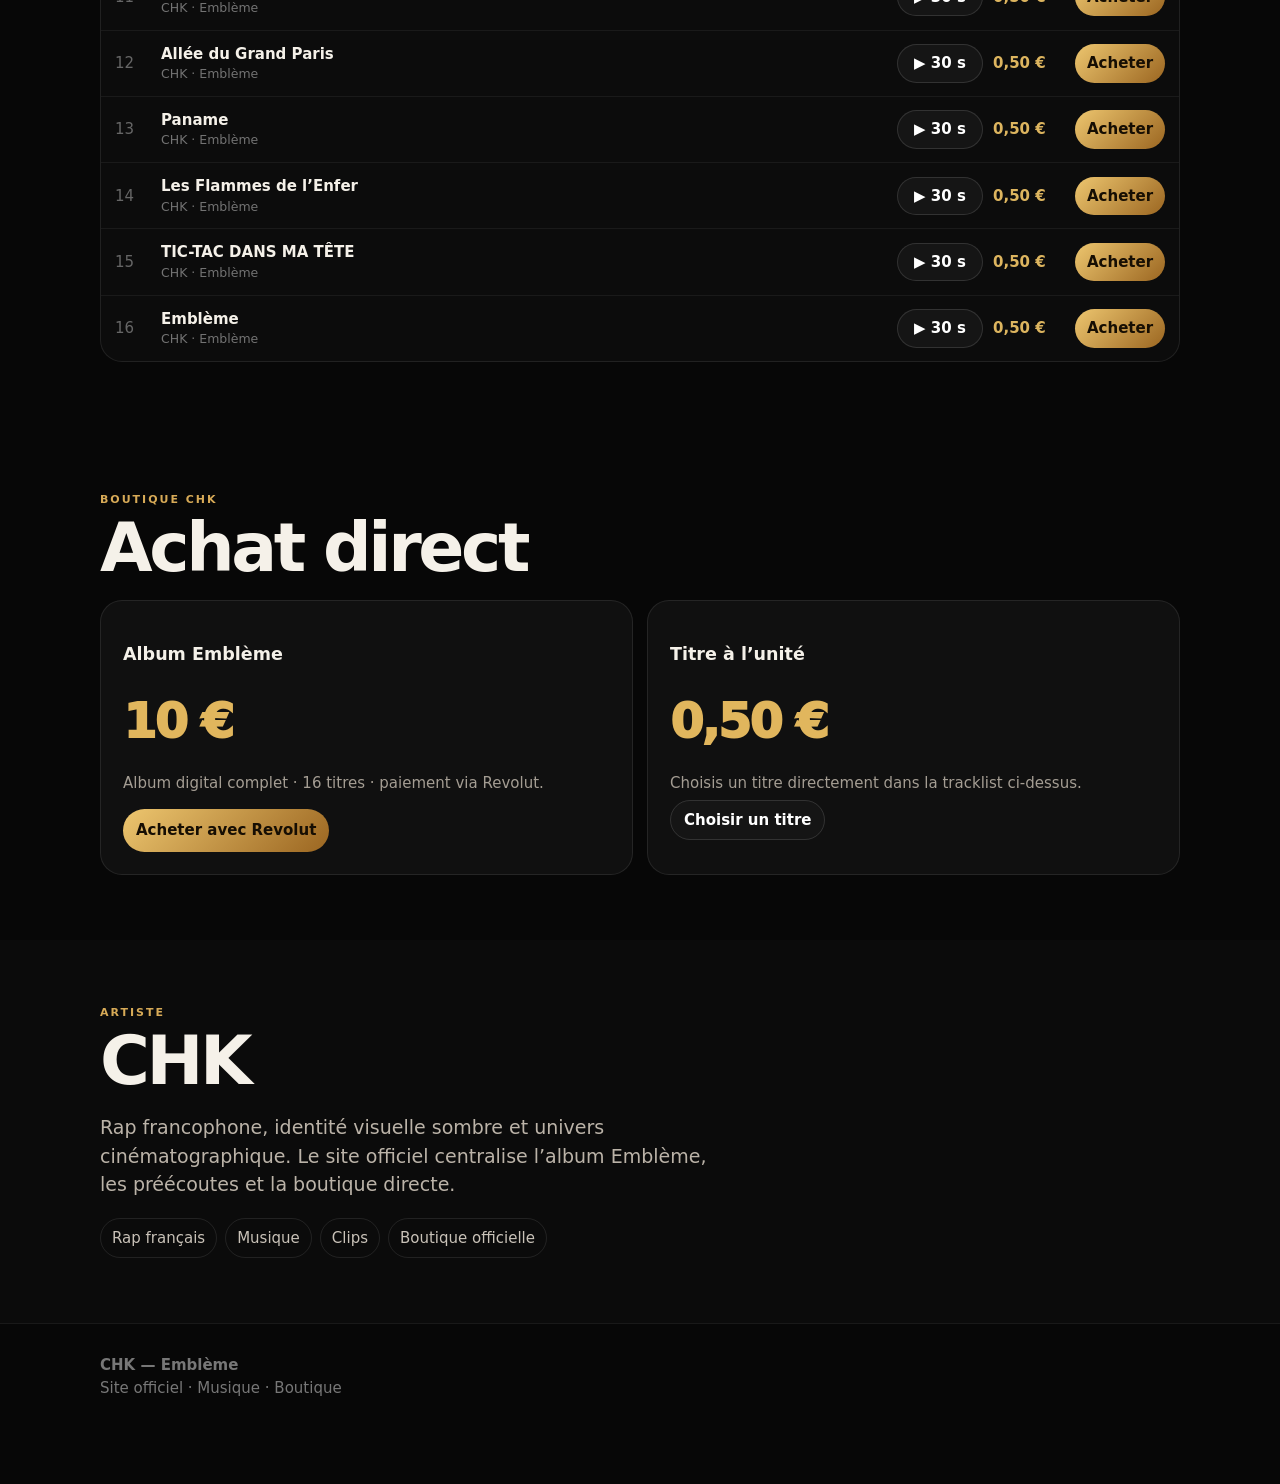
==== commit e09c5ef4: "Corriger placement logo et ajouter mini lecteur intégré" ====
--- a/chk-site-public/index.html
+++ b/chk-site-public/index.html
@@ -1 +1,15 @@
-<!doctype html><html lang="fr"><head><meta charset="utf-8"><meta name="viewport" content="width=device-width,initial-scale=1"><meta name="theme-color" content="#070707"><title>CHK — Emblème | Chargement</title><style>html,body{margin:0;min-height:100%;background:#070707;color:#f5f1e9;font-family:system-ui,-apple-system,Segoe UI,sans-serif}main{min-height:100vh;display:grid;place-items:center;text-align:center;padding:24px}.logo{font-size:52px;font-weight:1000;letter-spacing:.2em}.sub{color:#d7aa57;letter-spacing:.16em;margin-top:8px}.spin{width:34px;height:34px;border:3px solid #ffffff20;border-top-color:#d7aa57;border-radius:50%;margin:24px auto;animation:s 1s linear infinite}@keyframes s{to{transform:rotate(360deg)}}</style></head><body><main><div><div class="logo">CHK</div><div class="sub">EMBLÈME</div><div class="spin"></div><p>Chargement du site officiel…</p></div></main><script>Promise.all([0,1,2,3].map(i=>fetch('parts/'+i+'.txt?v=20260913',{cache:'no-store'}).then(r=>{if(!r.ok)throw new Error('HTTP '+r.status);return r.text()}))).then(p=>{p[1]=p[1].slice(0,8000);const html=p.join('');document.open();document.write(html);document.close()}).catch(e=>{document.body.innerHTML='<main><div><div class="logo">CHK</div><div class="sub">EMBLÈME</div><p>Le site est momentanément indisponible. Recharge la page.</p></div></main>'})</script></body></html>+<!doctype html><html lang="fr"><head><meta charset="utf-8"><meta name="viewport" content="width=device-width,initial-scale=1"><meta name="theme-color" content="#070707"><title>CHK — Emblème</title><style>html,body{margin:0;min-height:100%;background:#070707;color:#f5f1e9;font-family:system-ui,-apple-system,Segoe UI,sans-serif}main{min-height:100vh;display:grid;place-items:center;text-align:center;padding:24px}.logo{font-size:52px;font-weight:1000;letter-spacing:.2em}.sub{color:#d7aa57;letter-spacing:.16em;margin-top:8px}.spin{width:34px;height:34px;border:3px solid #ffffff20;border-top-color:#d7aa57;border-radius:50%;margin:24px auto;animation:s 1s linear infinite}@keyframes s{to{transform:rotate(360deg)}}</style></head><body><main><div><div class="logo">CHK</div><div class="sub">EMBLÈME</div><div class="spin"></div><p>Chargement du site officiel…</p></div></main><script>
+Promise.all([0,1,2,3].map(i=>fetch('parts/'+i+'.txt?v=20260913b',{cache:'no-store'}).then(r=>{if(!r.ok)throw new Error('HTTP '+r.status);return r.text()}))).then(p=>{
+ p[1]=p[1].slice(0,8000);let html=p.join('');
+ const brand=`<a class="brandLogo" href="#" aria-label="CHK Emblème"><svg viewBox="0 0 420 120" role="img" aria-label="CHK Emblème"><defs><linearGradient id="m" x1="0" x2="0" y1="0" y2="1"><stop offset="0" stop-color="#fff"/><stop offset=".48" stop-color="#d7d7d7"/><stop offset="1" stop-color="#8b8b8b"/></linearGradient><filter id="g"><feGaussianBlur stdDeviation="3" result="b"/><feMerge><feMergeNode in="b"/><feMergeNode in="SourceGraphic"/></feMerge></filter></defs><path d="M210 10 C170 10 150 35 150 58 C150 87 181 101 210 112 C239 101 270 87 270 58 C270 35 250 10 210 10Z" fill="none" stroke="#f0a52f" stroke-width="4" opacity=".75" filter="url(#g)"/><text x="210" y="72" text-anchor="middle" font-family="Arial Black,Arial,sans-serif" font-size="72" font-weight="900" fill="url(#m)" stroke="#5a5a5a" stroke-width="1.5">CHK</text><text x="210" y="103" text-anchor="middle" font-family="Arial,sans-serif" font-size="18" font-weight="800" letter-spacing="8" fill="#f3c76f">EMBLÈME</text></svg></a>`;
+ html=html.replace('<a class="logo" href="#">CHK</a>',brand);
+ html=html.replace('<h1>CHK<span>EMBLÈME</span></h1>',`<div class="heroBrand">${brand.replace('class="brandLogo"','class="brandLogo heroLogo"')}</div><h1 class="srOnly">CHK — Emblème</h1>`);
+ const css=`<style>.brandLogo{display:block;width:170px;line-height:0}.brandLogo svg{width:100%;height:auto;display:block}.heroBrand{max-width:460px;margin:0 0 20px}.heroLogo{width:100%;pointer-events:none}.srOnly{position:absolute!important;width:1px!important;height:1px!important;padding:0!important;margin:-1px!important;overflow:hidden!important;clip:rect(0,0,0,0)!important;white-space:nowrap!important;border:0!important}.miniPlayer{position:fixed;left:50%;bottom:12px;transform:translate(-50%,140%);width:min(760px,calc(100% - 18px));z-index:80;background:#111e;border:1px solid #ffffff22;backdrop-filter:blur(18px);border-radius:20px;box-shadow:0 18px 55px #000c;padding:10px 12px;display:grid;grid-template-columns:48px 1fr auto;gap:12px;align-items:center;transition:.25s}.miniPlayer.show{transform:translate(-50%,0)}.mpArt{width:48px;height:48px;border-radius:12px;background:radial-gradient(circle at 50% 45%,#f2b44944,#111 65%);display:grid;place-items:center;font-weight:1000;color:#eee;border:1px solid #ffffff18}.mpMain{min-width:0}.mpTitle{font-weight:900;white-space:nowrap;overflow:hidden;text-overflow:ellipsis}.mpMeta{font-size:12px;color:#9d968d}.mpLine{display:grid;grid-template-columns:1fr auto;gap:10px;align-items:center;margin-top:5px}.mpRange{width:100%;accent-color:#d7aa57}.mpTime{font:11px/1.2 ui-monospace,monospace;color:#bfb7ab}.mpBtns{display:flex;gap:7px}.mpBtn{width:38px;height:38px;border-radius:50%;border:1px solid #ffffff22;background:#1a1a1a;color:#fff;cursor:pointer;font-size:16px}.mpBtn.main{background:linear-gradient(135deg,#edc66f,#9b6621);color:#140d02;border:0}@media(max-width:600px){.brandLogo{width:150px}.heroBrand{max-width:350px;margin:auto auto 14px}.miniPlayer{grid-template-columns:42px 1fr auto;padding:9px}.mpArt{width:42px;height:42px}.mpBtn{width:34px;height:34px}.mpBtns .closeP{display:none}}</style>`;
+ html=html.replace('</head>',css+'</head>');
+ const player=`<div class="miniPlayer" id="miniPlayer"><div class="mpArt">CHK</div><div class="mpMain"><div class="mpTitle" id="mpTitle">Choisis un titre</div><div class="mpMeta">CHK · Emblème · extrait 30 s</div><div class="mpLine"><input class="mpRange" id="mpRange" type="range" min="0" max="30" step="0.1" value="0"><span class="mpTime" id="mpTime">0:00 / 0:30</span></div></div><div class="mpBtns"><button class="mpBtn main" id="mpToggle" aria-label="Lecture pause">▶</button><button class="mpBtn closeP" id="mpClose" aria-label="Fermer">×</button></div></div>`;
+ html=html.replace('<div class="modal" id="modal">',player+'<div class="modal" id="modal">');
+ const js=`<script>(function(){const box=document.getElementById('miniPlayer'),ttl=document.getElementById('mpTitle'),range=document.getElementById('mpRange'),time=document.getElementById('mpTime'),toggle=document.getElementById('mpToggle'),close=document.getElementById('mpClose');const pa=new Audio();let btn=null,stopTimer=null;function fmt(v){v=Math.max(0,Math.min(30,v||0));return '0:'+String(Math.floor(v)).padStart(2,'0')}function resetBtn(){if(btn){btn.classList.remove('on');btn.textContent='▶ 30 s'}}function sync(){const v=Math.min(pa.currentTime||0,30);range.value=v;time.textContent=fmt(v)+' / 0:30';if(v>=30){pa.pause();pa.currentTime=0;toggle.textContent='▶';resetBtn()}}pa.ontimeupdate=sync;pa.onplay=()=>toggle.textContent='❚❚';pa.onpause=()=>toggle.textContent='▶';range.oninput=()=>{pa.currentTime=Math.min(+range.value,30)};toggle.onclick=()=>{if(!pa.src)return;if(pa.paused)pa.play().catch(()=>{});else pa.pause()};close.onclick=()=>{pa.pause();box.classList.remove('show');resetBtn()};document.querySelectorAll('.play').forEach(b=>b.onclick=async()=>{const u=previews[b.dataset.n];if(!u){toast('Extrait en cours de chargement. Réessaie dans une seconde.');return}if(btn&&btn!==b)resetBtn();btn=b;const row=b.closest('.tr'),name=row?row.querySelector('b')?.textContent:'CHK';ttl.textContent=name||'CHK';box.classList.add('show');pa.pause();clearTimeout(stopTimer);pa.src=u;pa.currentTime=0;range.value=0;time.textContent='0:00 / 0:30';b.classList.add('on');b.textContent='❚❚ 30 s';try{await pa.play();stopTimer=setTimeout(()=>{pa.pause();pa.currentTime=0;range.value=0;time.textContent='0:00 / 0:30';resetBtn()},30000)}catch(e){toggle.textContent='▶';toast('Appuie sur ▶ dans le mini lecteur')}});})();<\/script>`;
+ html=html.replace('</body>',js+'</body>');
+ document.open();document.write(html);document.close();
+}).catch(()=>{document.body.innerHTML='<main><div><div class="logo">CHK</div><div class="sub">EMBLÈME</div><p>Le site est momentanément indisponible. Recharge la page.</p></div></main>'})
+</script></body></html>
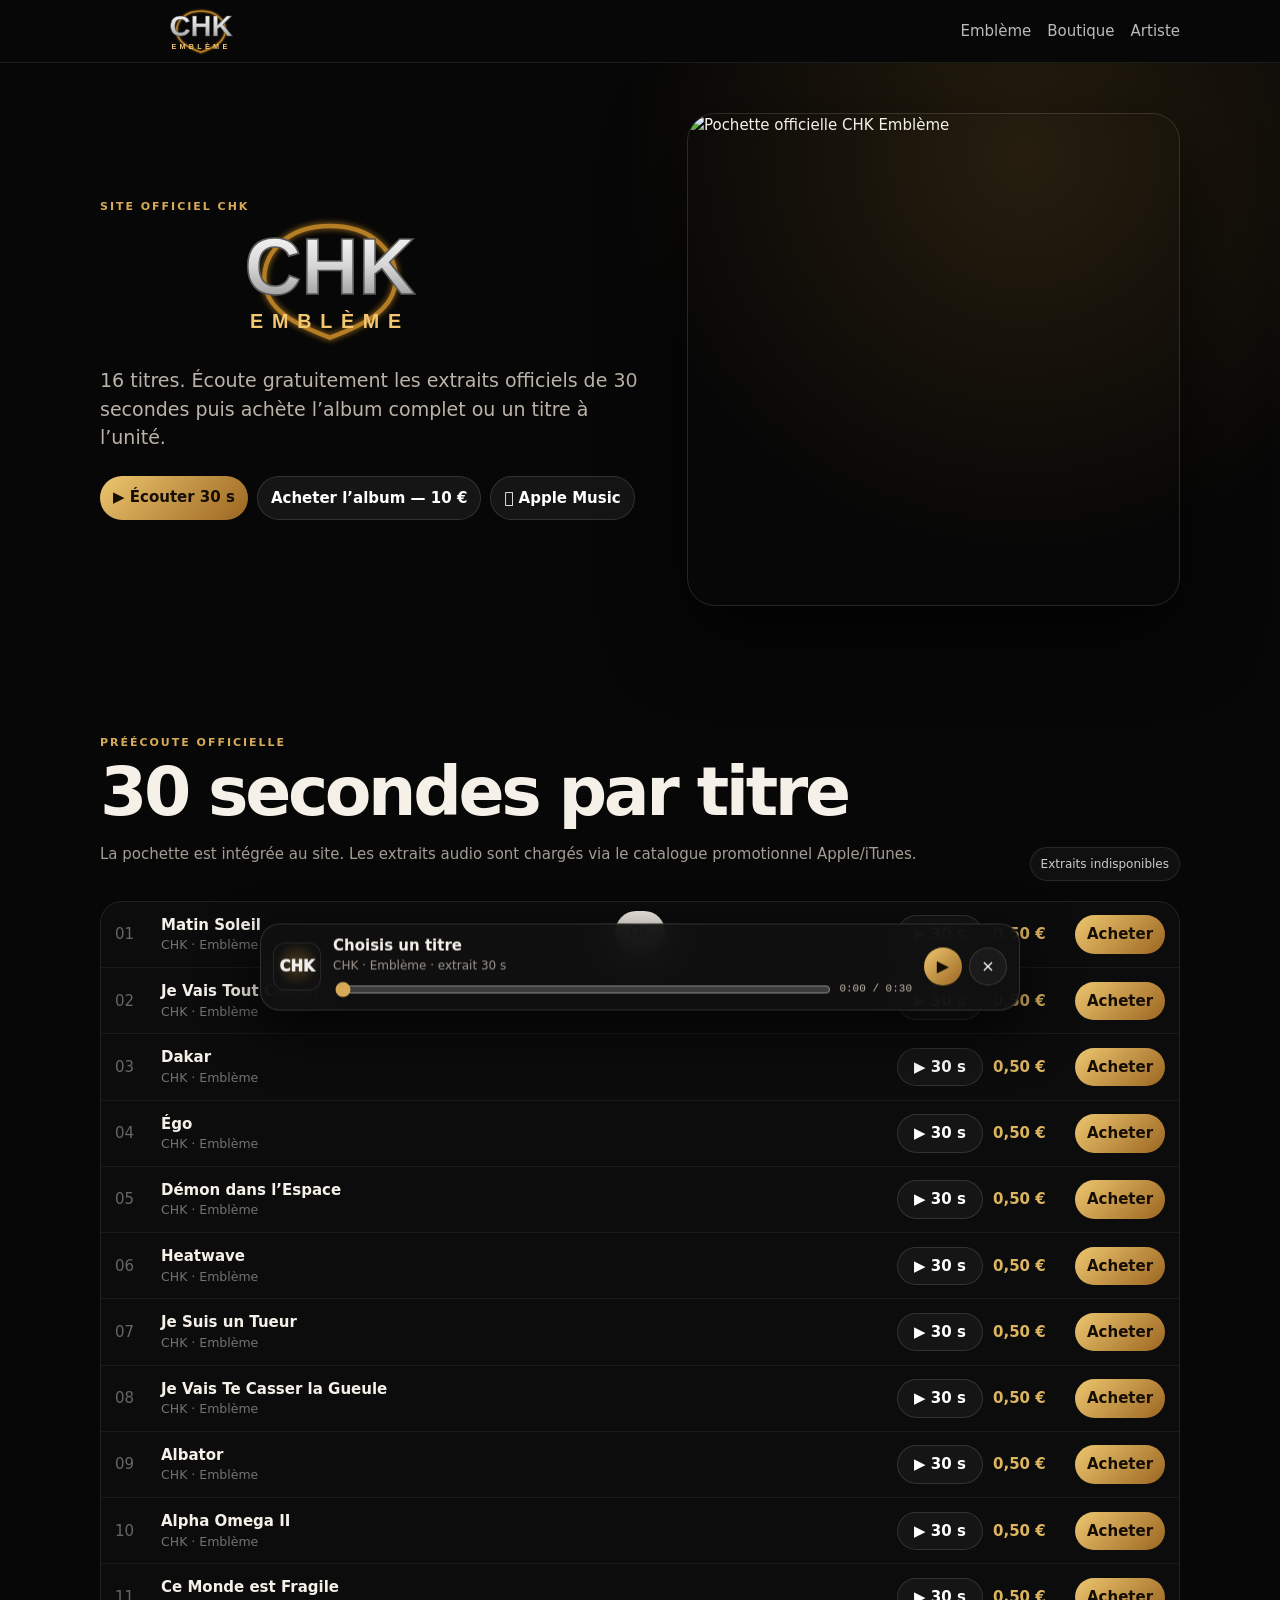
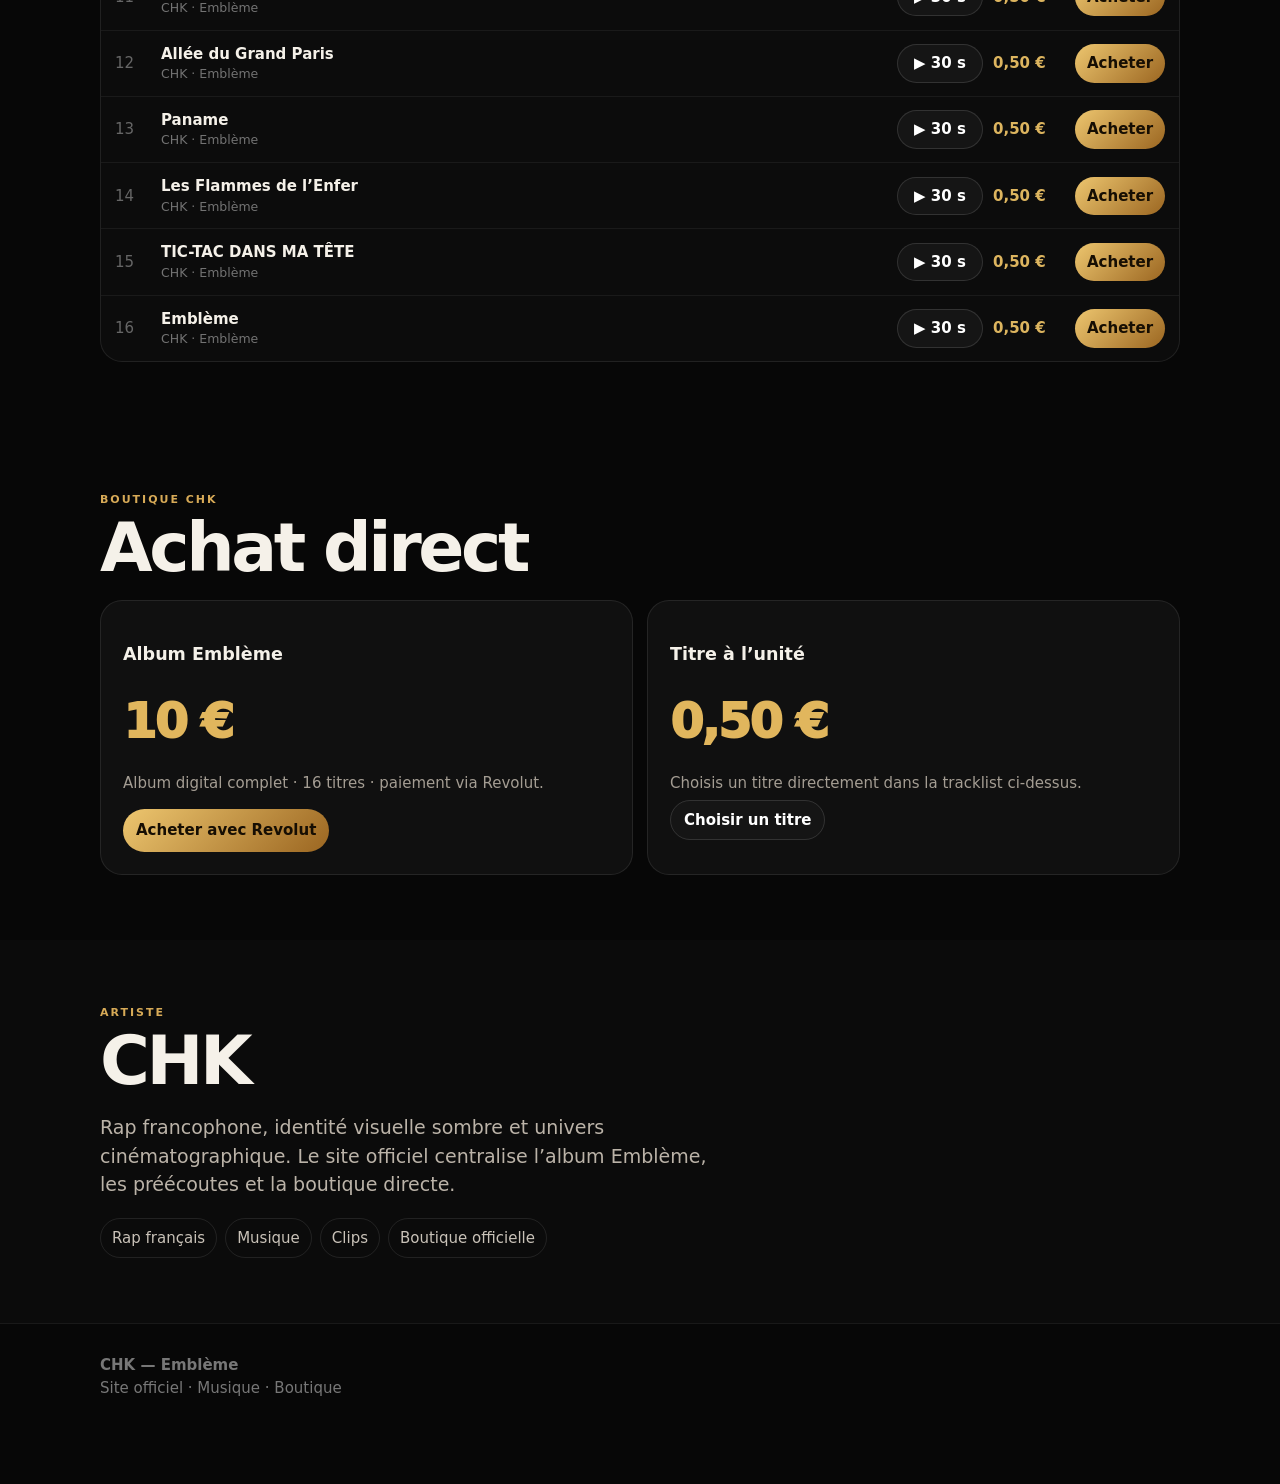
==== commit 61742a71: "Réparer intégralement la cover et le lecteur en supprimant la troncature HTML" ====
--- a/chk-site-public/index.html
+++ b/chk-site-public/index.html
@@ -1,6 +1,6 @@
 <!doctype html><html lang="fr"><head><meta charset="utf-8"><meta name="viewport" content="width=device-width,initial-scale=1"><meta name="theme-color" content="#070707"><title>CHK — Emblème</title><style>html,body{margin:0;min-height:100%;background:#070707;color:#f5f1e9;font-family:system-ui,-apple-system,Segoe UI,sans-serif}main{min-height:100vh;display:grid;place-items:center;text-align:center;padding:24px}.logo{font-size:52px;font-weight:1000;letter-spacing:.2em}.sub{color:#d7aa57;letter-spacing:.16em;margin-top:8px}.spin{width:34px;height:34px;border:3px solid #ffffff20;border-top-color:#d7aa57;border-radius:50%;margin:24px auto;animation:s 1s linear infinite}@keyframes s{to{transform:rotate(360deg)}}</style></head><body><main><div><div class="logo">CHK</div><div class="sub">EMBLÈME</div><div class="spin"></div><p>Chargement du site officiel…</p></div></main><script>
-Promise.all([0,1,2,3].map(i=>fetch('parts/'+i+'.txt?v=20260913b',{cache:'no-store'}).then(r=>{if(!r.ok)throw new Error('HTTP '+r.status);return r.text()}))).then(p=>{
- p[1]=p[1].slice(0,8000);let html=p.join('');
+Promise.all([0,1,2,3].map(i=>fetch('parts/'+i+'.txt?v=20260913c',{cache:'no-store'}).then(r=>{if(!r.ok)throw new Error('HTTP '+r.status);return r.text()}))).then(p=>{
+ let html=p.join('');
  const brand=`<a class="brandLogo" href="#" aria-label="CHK Emblème"><svg viewBox="0 0 420 120" role="img" aria-label="CHK Emblème"><defs><linearGradient id="m" x1="0" x2="0" y1="0" y2="1"><stop offset="0" stop-color="#fff"/><stop offset=".48" stop-color="#d7d7d7"/><stop offset="1" stop-color="#8b8b8b"/></linearGradient><filter id="g"><feGaussianBlur stdDeviation="3" result="b"/><feMerge><feMergeNode in="b"/><feMergeNode in="SourceGraphic"/></feMerge></filter></defs><path d="M210 10 C170 10 150 35 150 58 C150 87 181 101 210 112 C239 101 270 87 270 58 C270 35 250 10 210 10Z" fill="none" stroke="#f0a52f" stroke-width="4" opacity=".75" filter="url(#g)"/><text x="210" y="72" text-anchor="middle" font-family="Arial Black,Arial,sans-serif" font-size="72" font-weight="900" fill="url(#m)" stroke="#5a5a5a" stroke-width="1.5">CHK</text><text x="210" y="103" text-anchor="middle" font-family="Arial,sans-serif" font-size="18" font-weight="800" letter-spacing="8" fill="#f3c76f">EMBLÈME</text></svg></a>`;
  html=html.replace('<a class="logo" href="#">CHK</a>',brand);
  html=html.replace('<h1>CHK<span>EMBLÈME</span></h1>',`<div class="heroBrand">${brand.replace('class="brandLogo"','class="brandLogo heroLogo"')}</div><h1 class="srOnly">CHK — Emblème</h1>`);
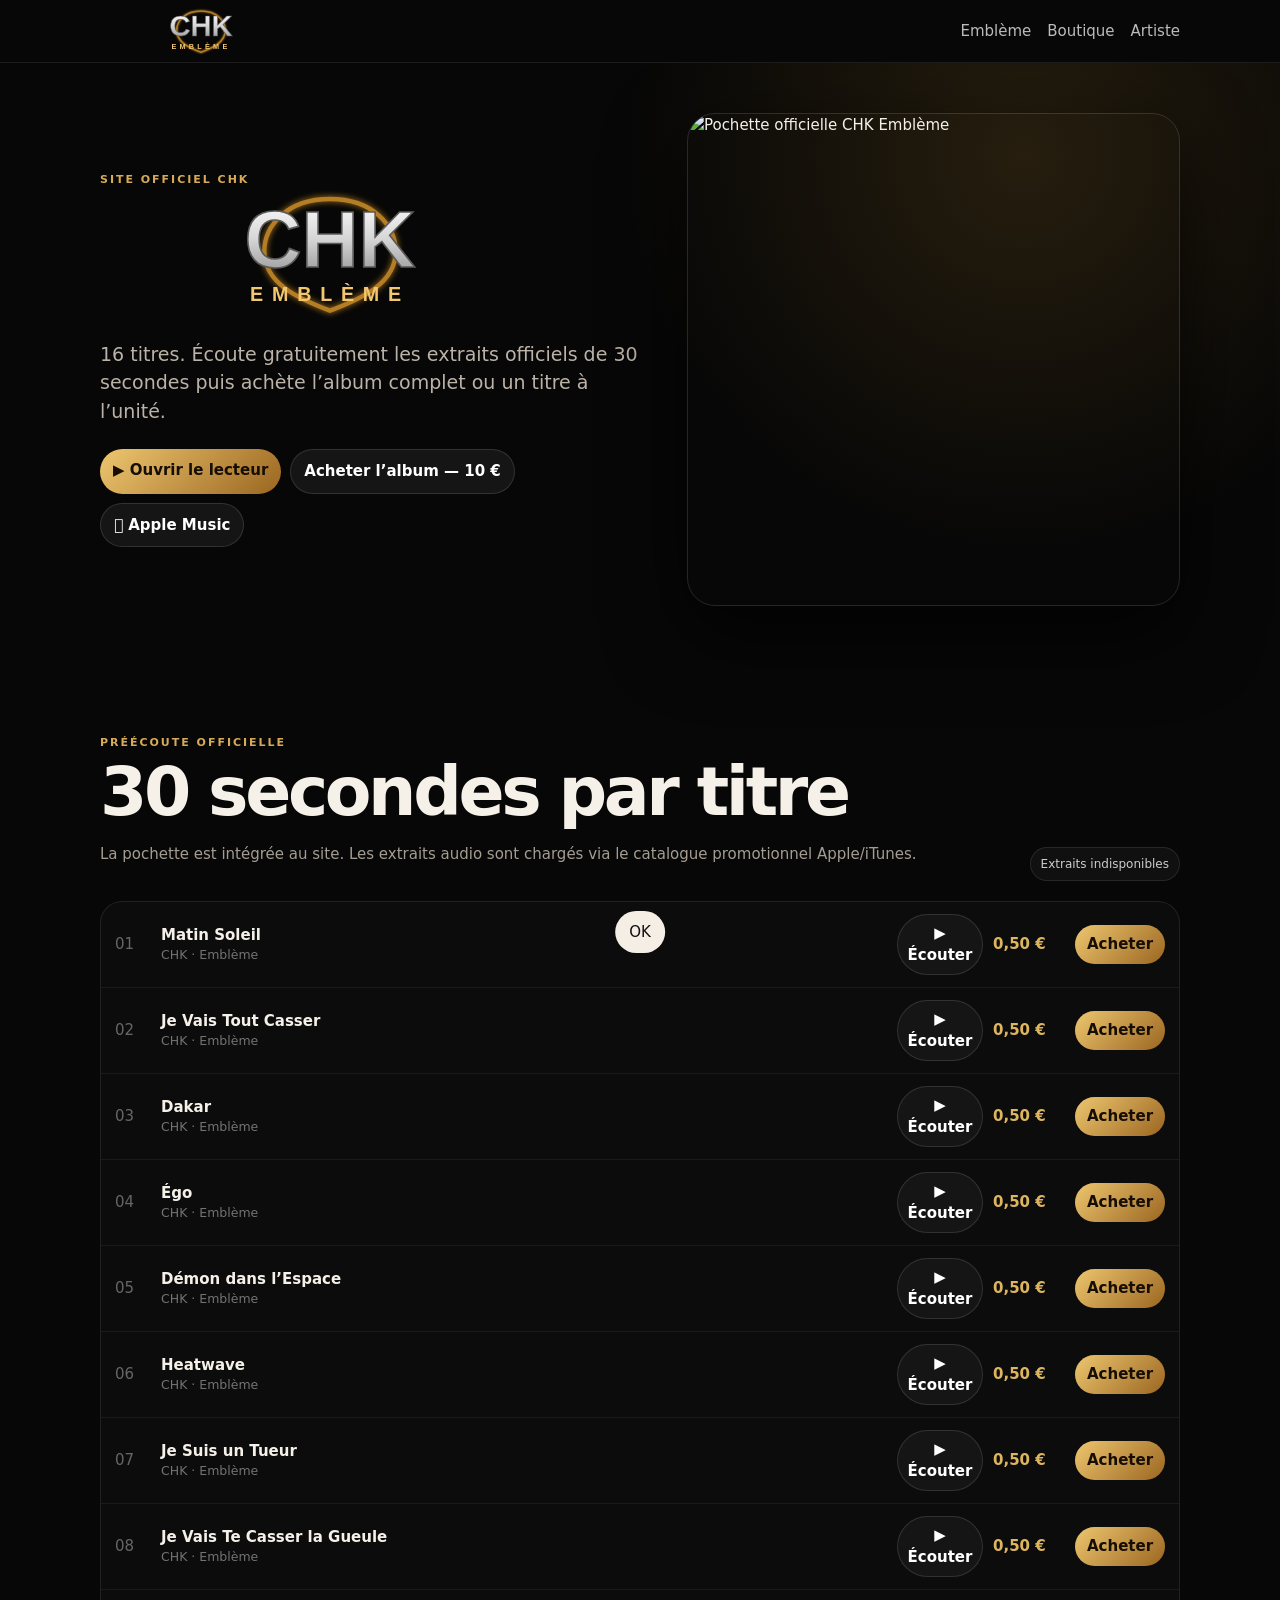
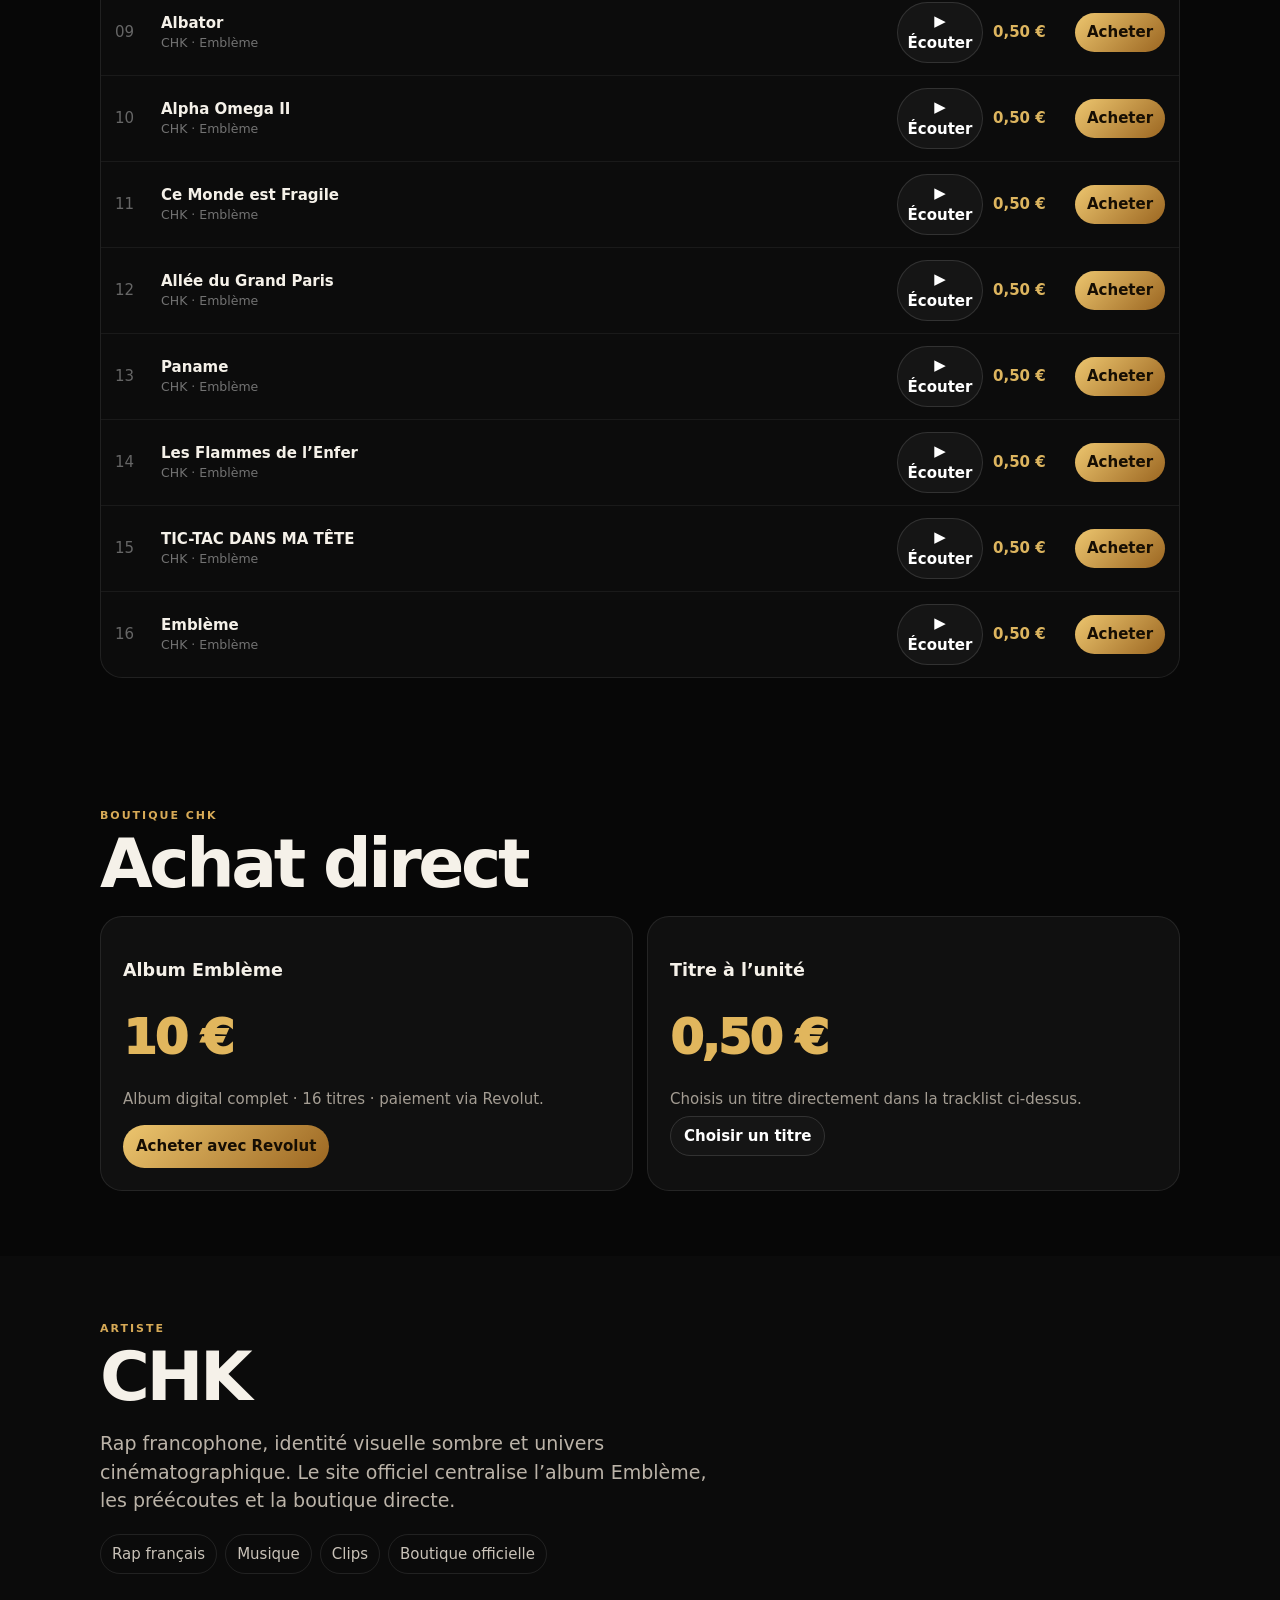
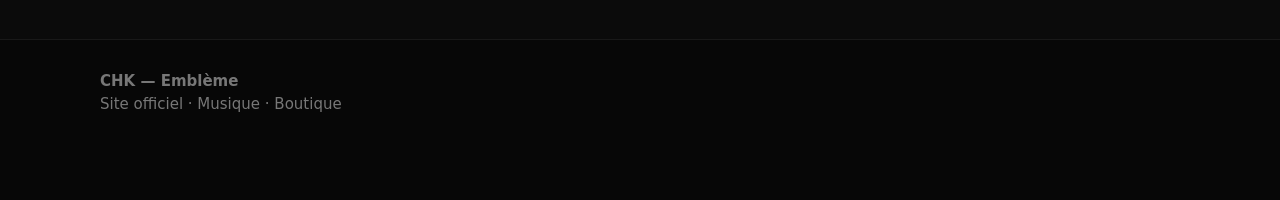
==== commit 08bdb01e: "Rendre l’écoute fonctionnelle avec lecteur Amazon Music intégré et corriger la cover" ====
--- a/chk-site-public/index.html
+++ b/chk-site-public/index.html
@@ -1,14 +1,14 @@
 <!doctype html><html lang="fr"><head><meta charset="utf-8"><meta name="viewport" content="width=device-width,initial-scale=1"><meta name="theme-color" content="#070707"><title>CHK — Emblème</title><style>html,body{margin:0;min-height:100%;background:#070707;color:#f5f1e9;font-family:system-ui,-apple-system,Segoe UI,sans-serif}main{min-height:100vh;display:grid;place-items:center;text-align:center;padding:24px}.logo{font-size:52px;font-weight:1000;letter-spacing:.2em}.sub{color:#d7aa57;letter-spacing:.16em;margin-top:8px}.spin{width:34px;height:34px;border:3px solid #ffffff20;border-top-color:#d7aa57;border-radius:50%;margin:24px auto;animation:s 1s linear infinite}@keyframes s{to{transform:rotate(360deg)}}</style></head><body><main><div><div class="logo">CHK</div><div class="sub">EMBLÈME</div><div class="spin"></div><p>Chargement du site officiel…</p></div></main><script>
-Promise.all([0,1,2,3].map(i=>fetch('parts/'+i+'.txt?v=20260913c',{cache:'no-store'}).then(r=>{if(!r.ok)throw new Error('HTTP '+r.status);return r.text()}))).then(p=>{
+Promise.all([0,1,2,3].map(i=>fetch('parts/'+i+'.txt?v=20260913d',{cache:'no-store'}).then(r=>{if(!r.ok)throw new Error('HTTP '+r.status);return r.text()}))).then(p=>{
  let html=p.join('');
  const brand=`<a class="brandLogo" href="#" aria-label="CHK Emblème"><svg viewBox="0 0 420 120" role="img" aria-label="CHK Emblème"><defs><linearGradient id="m" x1="0" x2="0" y1="0" y2="1"><stop offset="0" stop-color="#fff"/><stop offset=".48" stop-color="#d7d7d7"/><stop offset="1" stop-color="#8b8b8b"/></linearGradient><filter id="g"><feGaussianBlur stdDeviation="3" result="b"/><feMerge><feMergeNode in="b"/><feMergeNode in="SourceGraphic"/></feMerge></filter></defs><path d="M210 10 C170 10 150 35 150 58 C150 87 181 101 210 112 C239 101 270 87 270 58 C270 35 250 10 210 10Z" fill="none" stroke="#f0a52f" stroke-width="4" opacity=".75" filter="url(#g)"/><text x="210" y="72" text-anchor="middle" font-family="Arial Black,Arial,sans-serif" font-size="72" font-weight="900" fill="url(#m)" stroke="#5a5a5a" stroke-width="1.5">CHK</text><text x="210" y="103" text-anchor="middle" font-family="Arial,sans-serif" font-size="18" font-weight="800" letter-spacing="8" fill="#f3c76f">EMBLÈME</text></svg></a>`;
  html=html.replace('<a class="logo" href="#">CHK</a>',brand);
  html=html.replace('<h1>CHK<span>EMBLÈME</span></h1>',`<div class="heroBrand">${brand.replace('class="brandLogo"','class="brandLogo heroLogo"')}</div><h1 class="srOnly">CHK — Emblème</h1>`);
- const css=`<style>.brandLogo{display:block;width:170px;line-height:0}.brandLogo svg{width:100%;height:auto;display:block}.heroBrand{max-width:460px;margin:0 0 20px}.heroLogo{width:100%;pointer-events:none}.srOnly{position:absolute!important;width:1px!important;height:1px!important;padding:0!important;margin:-1px!important;overflow:hidden!important;clip:rect(0,0,0,0)!important;white-space:nowrap!important;border:0!important}.miniPlayer{position:fixed;left:50%;bottom:12px;transform:translate(-50%,140%);width:min(760px,calc(100% - 18px));z-index:80;background:#111e;border:1px solid #ffffff22;backdrop-filter:blur(18px);border-radius:20px;box-shadow:0 18px 55px #000c;padding:10px 12px;display:grid;grid-template-columns:48px 1fr auto;gap:12px;align-items:center;transition:.25s}.miniPlayer.show{transform:translate(-50%,0)}.mpArt{width:48px;height:48px;border-radius:12px;background:radial-gradient(circle at 50% 45%,#f2b44944,#111 65%);display:grid;place-items:center;font-weight:1000;color:#eee;border:1px solid #ffffff18}.mpMain{min-width:0}.mpTitle{font-weight:900;white-space:nowrap;overflow:hidden;text-overflow:ellipsis}.mpMeta{font-size:12px;color:#9d968d}.mpLine{display:grid;grid-template-columns:1fr auto;gap:10px;align-items:center;margin-top:5px}.mpRange{width:100%;accent-color:#d7aa57}.mpTime{font:11px/1.2 ui-monospace,monospace;color:#bfb7ab}.mpBtns{display:flex;gap:7px}.mpBtn{width:38px;height:38px;border-radius:50%;border:1px solid #ffffff22;background:#1a1a1a;color:#fff;cursor:pointer;font-size:16px}.mpBtn.main{background:linear-gradient(135deg,#edc66f,#9b6621);color:#140d02;border:0}@media(max-width:600px){.brandLogo{width:150px}.heroBrand{max-width:350px;margin:auto auto 14px}.miniPlayer{grid-template-columns:42px 1fr auto;padding:9px}.mpArt{width:42px;height:42px}.mpBtn{width:34px;height:34px}.mpBtns .closeP{display:none}}</style>`;
+ const css=`<style>.brandLogo{display:block;width:170px;line-height:0}.brandLogo svg{width:100%;height:auto;display:block}.heroBrand{max-width:460px;margin:0 0 20px}.heroLogo{width:100%;pointer-events:none}.srOnly{position:absolute!important;width:1px!important;height:1px!important;padding:0!important;margin:-1px!important;overflow:hidden!important;clip:rect(0,0,0,0)!important;white-space:nowrap!important;border:0!important}.amazonMini{position:fixed;right:14px;bottom:14px;z-index:90;width:min(420px,calc(100% - 20px));background:#111;border:1px solid #ffffff22;border-radius:18px;box-shadow:0 20px 60px #000d;overflow:hidden;transform:translateY(120%);opacity:0;transition:.25s}.amazonMini.show{transform:translateY(0);opacity:1}.amazonHead{height:44px;display:flex;align-items:center;justify-content:space-between;padding:0 12px;background:#0d0d0d;border-bottom:1px solid #ffffff16}.amazonHead b{font-size:13px}.amazonHead button{border:0;background:#222;color:#fff;border-radius:50%;width:30px;height:30px;font-size:18px}.amazonMini iframe{display:block;width:100%;height:290px;border:0;background:#111}.listenNote{color:#d7aa57;font-size:12px;margin-left:8px}@media(max-width:600px){.brandLogo{width:150px}.heroBrand{max-width:350px;margin:auto auto 14px}.amazonMini{left:10px;right:10px;bottom:10px;width:auto}.amazonMini iframe{height:290px}}</style>`;
  html=html.replace('</head>',css+'</head>');
- const player=`<div class="miniPlayer" id="miniPlayer"><div class="mpArt">CHK</div><div class="mpMain"><div class="mpTitle" id="mpTitle">Choisis un titre</div><div class="mpMeta">CHK · Emblème · extrait 30 s</div><div class="mpLine"><input class="mpRange" id="mpRange" type="range" min="0" max="30" step="0.1" value="0"><span class="mpTime" id="mpTime">0:00 / 0:30</span></div></div><div class="mpBtns"><button class="mpBtn main" id="mpToggle" aria-label="Lecture pause">▶</button><button class="mpBtn closeP" id="mpClose" aria-label="Fermer">×</button></div></div>`;
+ const player=`<div class="amazonMini" id="amazonMini"><div class="amazonHead"><b>CHK — Emblème <span class="listenNote">préécoute intégrée</span></b><button id="amazonClose" aria-label="Fermer">×</button></div><iframe id="amazonFrame" title="Lecteur CHK Emblème" src="https://music.amazon.com/embed/B0G6TT2193" allow="autoplay; encrypted-media" loading="lazy"></iframe></div>`;
  html=html.replace('<div class="modal" id="modal">',player+'<div class="modal" id="modal">');
- const js=`<script>(function(){const box=document.getElementById('miniPlayer'),ttl=document.getElementById('mpTitle'),range=document.getElementById('mpRange'),time=document.getElementById('mpTime'),toggle=document.getElementById('mpToggle'),close=document.getElementById('mpClose');const pa=new Audio();let btn=null,stopTimer=null;function fmt(v){v=Math.max(0,Math.min(30,v||0));return '0:'+String(Math.floor(v)).padStart(2,'0')}function resetBtn(){if(btn){btn.classList.remove('on');btn.textContent='▶ 30 s'}}function sync(){const v=Math.min(pa.currentTime||0,30);range.value=v;time.textContent=fmt(v)+' / 0:30';if(v>=30){pa.pause();pa.currentTime=0;toggle.textContent='▶';resetBtn()}}pa.ontimeupdate=sync;pa.onplay=()=>toggle.textContent='❚❚';pa.onpause=()=>toggle.textContent='▶';range.oninput=()=>{pa.currentTime=Math.min(+range.value,30)};toggle.onclick=()=>{if(!pa.src)return;if(pa.paused)pa.play().catch(()=>{});else pa.pause()};close.onclick=()=>{pa.pause();box.classList.remove('show');resetBtn()};document.querySelectorAll('.play').forEach(b=>b.onclick=async()=>{const u=previews[b.dataset.n];if(!u){toast('Extrait en cours de chargement. Réessaie dans une seconde.');return}if(btn&&btn!==b)resetBtn();btn=b;const row=b.closest('.tr'),name=row?row.querySelector('b')?.textContent:'CHK';ttl.textContent=name||'CHK';box.classList.add('show');pa.pause();clearTimeout(stopTimer);pa.src=u;pa.currentTime=0;range.value=0;time.textContent='0:00 / 0:30';b.classList.add('on');b.textContent='❚❚ 30 s';try{await pa.play();stopTimer=setTimeout(()=>{pa.pause();pa.currentTime=0;range.value=0;time.textContent='0:00 / 0:30';resetBtn()},30000)}catch(e){toggle.textContent='▶';toast('Appuie sur ▶ dans le mini lecteur')}});})();<\/script>`;
+ const js=`<script>(function(){const box=document.getElementById('amazonMini'),close=document.getElementById('amazonClose');function openPlayer(){box.classList.add('show')}document.querySelectorAll('.play').forEach(b=>{b.textContent='▶ Écouter';b.onclick=(e)=>{e.preventDefault();e.stopPropagation();openPlayer()}});const heroBtn=[...document.querySelectorAll('a.btn')].find(a=>a.textContent.includes('Écouter 30 s'));if(heroBtn){heroBtn.onclick=e=>{e.preventDefault();openPlayer()};heroBtn.textContent='▶ Ouvrir le lecteur'}close.onclick=()=>box.classList.remove('show');})();<\/script>`;
  html=html.replace('</body>',js+'</body>');
  document.open();document.write(html);document.close();
 }).catch(()=>{document.body.innerHTML='<main><div><div class="logo">CHK</div><div class="sub">EMBLÈME</div><p>Le site est momentanément indisponible. Recharge la page.</p></div></main>'})
